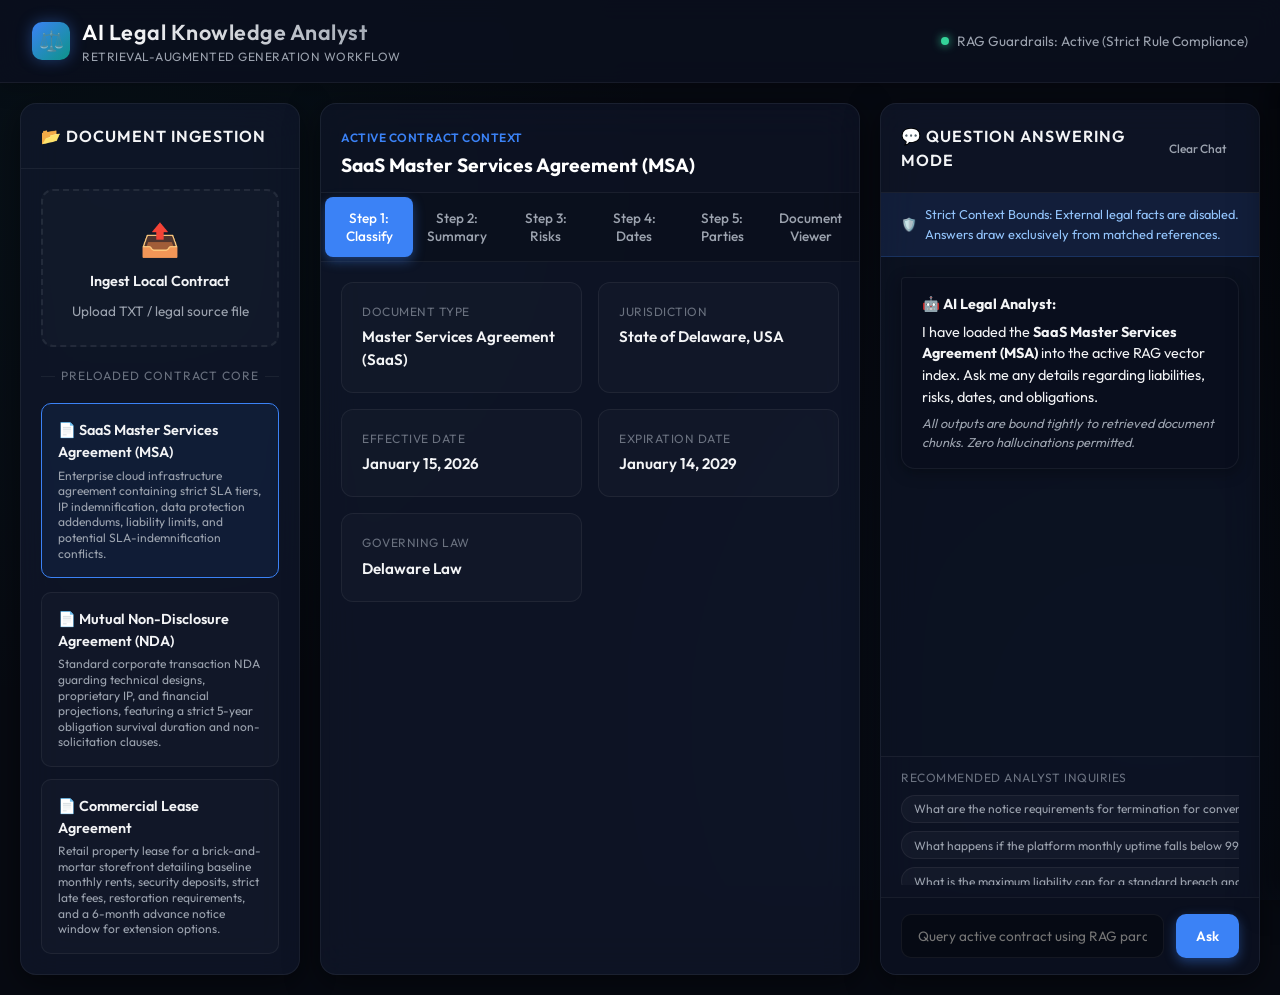
==== index.html @ 5364df5a "feat: implement AI Legal Knowledge Analyst RAG application and CLI" ====
<!DOCTYPE html>
<html lang="en">
<head>
  <meta charset="UTF-8">
  <meta name="viewport" content="width=device-width, initial-scale=1.0">
  <title>AI Legal Knowledge Analyst — Retrieval-Augmented Generation (RAG) System</title>
  
  <!-- Main Glassmorphic Stylesheet -->
  <link rel="stylesheet" href="style.css">
</head>
<body>

  <!-- Premium Application Header -->
  <header>
    <div class="brand-wrapper">
      <div class="logo-badge">⚖️</div>
      <div>
        <h1>AI Legal Knowledge Analyst</h1>
        <p style="font-size: 0.75rem; color: var(--text-secondary); letter-spacing: 0.5px; text-transform: uppercase;">Retrieval-Augmented Generation Workflow</p>
      </div>
    </div>
    
    <div class="header-status">
      <div class="pulse-dot"></div>
      <span>RAG Guardrails: Active (Strict Rule Compliance)</span>
    </div>
  </header>

  <!-- Main Multi-Column Workspace Grid -->
  <main class="app-container">

    <!-- COLUMN 1: ACTIVE DOCUMENT HUB -->
    <section class="section-panel" aria-labelledby="doc-hub-title">
      <div class="panel-header">
        <h2 id="doc-hub-title">📂 Document Ingestion</h2>
      </div>
      
      <div class="panel-content doc-hub-content">
        <!-- Interactive Drag & Drop / Click Uploader -->
        <label class="uploader-card" id="drop-zone">
          <span style="font-size: 2rem;">📤</span>
          <h3 style="font-size: 0.9rem; margin-top: 0.5rem; font-weight: 600;">Ingest Local Contract</h3>
          <p>Upload TXT / legal source file</p>
          <input type="file" id="file-input" accept=".txt">
        </label>
        
        <div class="divider">Preloaded Contract Core</div>
        
        <!-- Preloaded Contracts Selector List -->
        <div class="doc-list" id="preloaded-doc-list">
          <!-- Documents populated dynamically from documents.js -->
        </div>
      </div>
    </section>

    <!-- COLUMN 2: ANALYST PIPELINE DASHBOARD -->
    <section class="section-panel" aria-labelledby="dashboard-title" style="display: flex; flex-direction: column;">
      <!-- Active Document Identification Summary Header -->
      <div style="padding: 1.25rem 1.25rem 0.75rem 1.25rem; background: rgba(0,0,0,0.1); border-bottom: 1px solid var(--border-glass);">
        <span style="font-size: 0.75rem; text-transform: uppercase; color: var(--color-primary); font-weight: 600; letter-spacing: 0.5px;">Active Contract Context</span>
        <h2 id="active-document-title" style="font-size: 1.2rem; font-weight: 700; margin-top: 0.15rem; color: white;">SaaS Master Services Agreement (MSA)</h2>
      </div>

      <!-- Pipeline Step Tabs Menu -->
      <nav class="pipeline-tabs" aria-label="Pipeline Steps">
        <button class="tab-btn active" onclick="switchTab('classification')">Step 1: Classify</button>
        <button class="tab-btn" onclick="switchTab('summary')">Step 2: Summary</button>
        <button class="tab-btn" onclick="switchTab('risks')">Step 3: Risks</button>
        <button class="tab-btn" onclick="switchTab('dates')">Step 4: Dates</button>
        <button class="tab-btn" onclick="switchTab('stakeholders')">Step 5: Parties</button>
        <button class="tab-btn" onclick="switchTab('viewer')">Document Viewer</button>
      </nav>

      <div class="panel-content" style="flex: 1;">
        <!-- STEP 1: CLASSIFICATION TAB -->
        <div id="step-classification" class="pipeline-step-content active">
          <div class="classification-grid" id="classification-grid">
            <!-- Dynamic Classification Cards -->
          </div>
        </div>

        <!-- STEP 2: EXECUTIVE SUMMARY TAB -->
        <div id="step-summary" class="pipeline-step-content">
          <div class="summary-container" id="summary-bullets-container">
            <!-- Dynamic Summary Bullets -->
          </div>
        </div>

        <!-- STEP 3: RISK EXTRACTION DASHBOARD TAB -->
        <div id="step-risks" class="pipeline-step-content">
          <div class="risks-table-wrapper">
            <table class="risks-table">
              <thead>
                <tr>
                  <th>Risk Type</th>
                  <th>Description</th>
                  <th>Severity</th>
                  <th>Citation</th>
                </tr>
              </thead>
              <tbody id="risks-table-body">
                <!-- Dynamic Risk Rows -->
              </tbody>
            </table>
          </div>
        </div>

        <!-- STEP 4: IMPORTANT DATES EXTRACTION TAB -->
        <div id="step-dates" class="pipeline-step-content">
          <div class="timeline" id="timeline-container">
            <!-- Dynamic Milestones Timeline Nodes -->
          </div>
        </div>

        <!-- STEP 5: STAKEHOLDER EXTRACTION TAB -->
        <div id="step-stakeholders" class="pipeline-step-content">
          <div class="stakeholders-grid" id="stakeholders-grid">
            <!-- Dynamic Stakeholder Profile Cards -->
          </div>
        </div>

        <!-- STEP 6: DYNAMIC DOCUMENT VIEWER TAB -->
        <div id="step-viewer" class="pipeline-step-content">
          <div class="doc-viewer-container">
            <div class="viewer-header">
              <span id="viewer-doc-title">SaaS Master Services Agreement (MSA)</span>
              <span style="font-family: var(--font-mono); font-size: 0.75rem;" id="viewer-chunk-count">20 Chunks Loaded</span>
            </div>
            <div class="viewer-body" id="document-viewer-body">
              <!-- Full Chunks of Document Text Rendered Here with Section and Page Markers -->
            </div>
          </div>
        </div>
      </div>
    </section>

    <!-- COLUMN 3: STRICT RAG QA CHAT CONSOLE -->
    <section class="section-panel qa-panel" aria-labelledby="qa-title">
      <div class="panel-header">
        <h2 id="qa-title">💬 Question Answering Mode</h2>
        <button class="tab-btn" style="padding: 0.35rem 0.75rem; font-size: 0.75rem; flex: none;" onclick="clearChat()">Clear Chat</button>
      </div>

      <!-- Compliance alert bar -->
      <div class="chat-banner">
        <span>🛡️</span>
        <span>Strict Context Bounds: External legal facts are disabled. Answers draw exclusively from matched references.</span>
      </div>

      <!-- Conversation Feed -->
      <div class="chat-feed" id="chat-feed">
        <!-- Interactive messages rendered here -->
      </div>

      <!-- Quick Suggested Query Chips based on Document Context -->
      <div class="query-chips-container">
        <div class="chips-title">Recommended Analyst Inquiries</div>
        <div class="chips-wrapper" id="query-chips-wrapper">
          <!-- Populated Dynamically -->
        </div>
      </div>

      <!-- Chat input fields -->
      <form class="chat-input-bar" id="chat-form" onsubmit="handleChatSubmit(event)">
        <input type="text" id="chat-input" placeholder="Query active contract using RAG parameters..." autocomplete="off">
        <button type="submit" class="send-btn">Ask</button>
      </form>
    </section>

  </main>

  <!-- SLIDER DRAWERS: RAG CONTEXT INSPECTOR DRAWER -->
  <aside class="rag-inspector-drawer" id="rag-inspector" aria-label="RAG Retrieval Context Inspector">
    <div class="inspector-header">
      <h3>🔍 RAG Retrieval Drawer</h3>
      <button class="inspector-close" onclick="closeRAGInspector()" aria-label="Close Inspector">&times;</button>
    </div>
    
    <div class="inspector-body">
      <p class="inspector-intro">Below are the top-scoring indexed text chunks retrieved from the document database and fed into the QA context window. Scoring uses real-time local TF-IDF calculations.</p>
      <div id="inspector-chunks-container">
        <!-- Retrieved chunks filled dynamically -->
      </div>
    </div>
  </aside>

  <!-- DATA & UTILITY ENGINE SCRIPTS -->
  <script src="documents.js"></script>
  <script src="rag-engine.js"></script>
  <script src="app.js"></script>

</body>
</html>
---- style.css ----
/* IMPORT PREMIUM GOOGLE FONTS */
@import url('https://fonts.googleapis.com/css2?family=Outfit:wght@300;400;500;600;700&family=JetBrains+Mono:wght@400;500&display=swap');

/* GLOBAL CSS DESIGN SYSTEM TOKENS */
:root {
  --font-sans: 'Outfit', -apple-system, BlinkMacSystemFont, "Segoe UI", Roboto, sans-serif;
  --font-mono: 'JetBrains Mono', monospace;

  /* Premium Obsidian & Void Palette */
  --bg-dark: #070a12;
  --bg-card: rgba(17, 25, 46, 0.65);
  --bg-card-hover: rgba(26, 38, 69, 0.8);
  --border-glow: rgba(37, 99, 235, 0.15);
  --border-glass: rgba(255, 255, 255, 0.06);
  --text-primary: #f3f4f6;
  --text-secondary: #9ca3af;
  --text-muted: #6b7280;

  /* Accents */
  --color-primary: #3b82f6;
  --color-primary-glow: rgba(59, 130, 246, 0.4);
  --color-teal: #0d9488;
  --color-teal-glow: rgba(13, 148, 136, 0.3);
  
  /* Severity States */
  --low-bg: rgba(16, 185, 129, 0.1);
  --low-text: #34d399;
  --low-border: rgba(16, 185, 129, 0.3);
  
  --med-bg: rgba(245, 158, 11, 0.1);
  --med-text: #fbbf24;
  --med-border: rgba(245, 158, 11, 0.3);

  --high-bg: rgba(249, 115, 22, 0.1);
  --high-text: #fb923c;
  --high-border: rgba(249, 115, 22, 0.3);

  --crit-bg: rgba(239, 68, 68, 0.12);
  --crit-text: #f87171;
  --crit-border: rgba(239, 68, 68, 0.4);

  --shadow-main: 0 8px 32px 0 rgba(0, 0, 0, 0.5);
  --transition-fast: 0.2s cubic-bezier(0.4, 0, 0.2, 1);
  --transition-normal: 0.3s cubic-bezier(0.4, 0, 0.2, 1);
}

/* RESET STYLES */
* {
  box-sizing: border-box;
  margin: 0;
  padding: 0;
}

body {
  background-color: var(--bg-dark);
  background-image: 
    radial-gradient(circle at 10% 20%, rgba(13, 148, 136, 0.05) 0%, transparent 40%),
    radial-gradient(circle at 90% 80%, rgba(59, 130, 246, 0.05) 0%, transparent 45%);
  background-attachment: fixed;
  color: var(--text-primary);
  font-family: var(--font-sans);
  min-height: 100vh;
  display: flex;
  flex-direction: column;
  overflow-x: hidden;
  line-height: 1.5;
}

/* CUSTOM ULTRA-THIN SCROLLBARS */
::-webkit-scrollbar {
  width: 6px;
  height: 6px;
}
::-webkit-scrollbar-track {
  background: rgba(0, 0, 0, 0.1);
}
::-webkit-scrollbar-thumb {
  background: rgba(255, 255, 255, 0.1);
  border-radius: 3px;
}
::-webkit-scrollbar-thumb:hover {
  background: var(--color-primary);
}

/* APP HEADER LAYOUT */
header {
  background: rgba(10, 15, 30, 0.8);
  backdrop-filter: blur(12px);
  border-bottom: 1px solid var(--border-glass);
  padding: 1rem 2rem;
  display: flex;
  justify-content: space-between;
  align-items: center;
  position: sticky;
  top: 0;
  z-index: 100;
  box-shadow: 0 4px 20px rgba(0,0,0,0.25);
}

.brand-wrapper {
  display: flex;
  align-items: center;
  gap: 0.75rem;
}

.logo-badge {
  background: linear-gradient(135deg, var(--color-primary), var(--color-teal));
  width: 38px;
  height: 38px;
  border-radius: 10px;
  display: flex;
  align-items: center;
  justify-content: center;
  font-weight: 700;
  font-size: 1.25rem;
  color: white;
  box-shadow: 0 0 15px rgba(59, 130, 246, 0.4);
}

h1 {
  font-size: 1.35rem;
  font-weight: 600;
  letter-spacing: 0.5px;
  background: linear-gradient(to right, #ffffff, #9ca3af);
  -webkit-background-clip: text;
  -webkit-text-fill-color: transparent;
}

.header-status {
  display: flex;
  align-items: center;
  gap: 0.5rem;
  font-size: 0.85rem;
  color: var(--text-secondary);
}

.pulse-dot {
  width: 8px;
  height: 8px;
  background-color: var(--low-text);
  border-radius: 50%;
  box-shadow: 0 0 10px var(--low-text);
  animation: pulse 2s infinite;
}

@keyframes pulse {
  0% { transform: scale(0.9); opacity: 0.6; }
  50% { transform: scale(1.2); opacity: 1; box-shadow: 0 0 14px var(--low-text); }
  100% { transform: scale(0.9); opacity: 0.6; }
}

/* DUAL CONTAINER LAYOUT */
.app-container {
  flex: 1;
  display: grid;
  grid-template-columns: 320px 1fr 420px;
  gap: 1.25rem;
  padding: 1.25rem;
  height: calc(100vh - 72px);
  max-width: 1920px;
  margin: 0 auto;
  width: 100%;
}

@media (max-width: 1440px) {
  .app-container {
    grid-template-columns: 280px 1fr 380px;
  }
}

@media (max-width: 1200px) {
  .app-container {
    grid-template-columns: 1fr;
    height: auto;
    overflow-y: auto;
  }
}

/* SECTION CONTAINERS & CARDS */
.section-panel {
  background: var(--bg-card);
  backdrop-filter: blur(20px);
  border: 1px solid var(--border-glass);
  border-radius: 16px;
  display: flex;
  flex-direction: column;
  overflow: hidden;
  box-shadow: var(--shadow-main);
  transition: border-color var(--transition-normal);
}

.section-panel:hover {
  border-color: var(--border-glow);
}

.panel-header {
  padding: 1.25rem;
  border-bottom: 1px solid var(--border-glass);
  display: flex;
  justify-content: space-between;
  align-items: center;
}

.panel-header h2 {
  font-size: 1rem;
  font-weight: 600;
  text-transform: uppercase;
  letter-spacing: 1px;
  color: var(--text-primary);
  display: flex;
  align-items: center;
  gap: 0.5rem;
}

.panel-content {
  flex: 1;
  overflow-y: auto;
  padding: 1.25rem;
}

/* COLUMN 1: DOCUMENT HUB */
.doc-hub-content {
  display: flex;
  flex-direction: column;
  gap: 1.25rem;
}

.uploader-card {
  border: 2px dashed rgba(255,255,255,0.08);
  border-radius: 12px;
  padding: 1.5rem;
  text-align: center;
  cursor: pointer;
  background: rgba(255,255,255,0.02);
  transition: all var(--transition-fast);
}

.uploader-card:hover {
  border-color: var(--color-primary);
  background: rgba(59, 130, 246, 0.05);
}

.uploader-card p {
  font-size: 0.85rem;
  color: var(--text-secondary);
  margin-top: 0.5rem;
}

.uploader-card input[type="file"] {
  display: none;
}

.divider {
  display: flex;
  align-items: center;
  text-align: center;
  color: var(--text-muted);
  font-size: 0.75rem;
  text-transform: uppercase;
  letter-spacing: 1px;
}

.divider::before, .divider::after {
  content: '';
  flex: 1;
  border-bottom: 1px solid var(--border-glass);
}
.divider:not(:empty)::before { margin-right: .5em; }
.divider:not(:empty)::after { margin-left: .5em; }

.doc-list {
  display: flex;
  flex-direction: column;
  gap: 0.75rem;
}

.doc-item {
  background: rgba(255,255,255,0.02);
  border: 1px solid var(--border-glass);
  border-radius: 10px;
  padding: 1rem;
  cursor: pointer;
  transition: all var(--transition-fast);
}

.doc-item:hover, .doc-item.active {
  background: rgba(59, 130, 246, 0.08);
  border-color: var(--color-primary);
  transform: translateY(-2px);
}

.doc-item h3 {
  font-size: 0.9rem;
  font-weight: 600;
  color: var(--text-primary);
}

.doc-item p {
  font-size: 0.75rem;
  color: var(--text-secondary);
  margin-top: 0.25rem;
  line-height: 1.3;
}

/* COLUMN 2: ANALYST PIPELINE DASHBOARD */
.pipeline-tabs {
  display: flex;
  background: rgba(0,0,0,0.2);
  padding: 0.25rem;
  border-bottom: 1px solid var(--border-glass);
}

.tab-btn {
  flex: 1;
  background: none;
  border: none;
  color: var(--text-secondary);
  padding: 0.75rem;
  font-family: var(--font-sans);
  font-size: 0.85rem;
  font-weight: 500;
  cursor: pointer;
  border-radius: 8px;
  transition: all var(--transition-fast);
}

.tab-btn:hover {
  color: var(--text-primary);
  background: rgba(255,255,255,0.03);
}

.tab-btn.active {
  color: white;
  background: var(--color-primary);
  box-shadow: 0 4px 12px var(--color-primary-glow);
}

/* Pipeline Step Contents */
.pipeline-step-content {
  display: none;
  animation: fadeIn 0.4s ease-out forwards;
}

.pipeline-step-content.active {
  display: block;
}

@keyframes fadeIn {
  from { opacity: 0; transform: translateY(5px); }
  to { opacity: 1; transform: translateY(0); }
}

/* STEP 1: CLASSIFICATION VIEW */
.classification-grid {
  display: grid;
  grid-template-columns: repeat(auto-fit, minmax(200px, 1fr));
  gap: 1rem;
}

.class-card {
  background: rgba(255,255,255,0.02);
  border: 1px solid var(--border-glass);
  border-radius: 12px;
  padding: 1.25rem;
}

.class-label {
  font-size: 0.75rem;
  text-transform: uppercase;
  color: var(--text-muted);
  letter-spacing: 0.5px;
}

.class-value {
  font-size: 0.95rem;
  font-weight: 600;
  color: var(--text-primary);
  margin-top: 0.35rem;
}

/* STEP 2: SUMMARY VIEW */
.summary-container {
  display: flex;
  flex-direction: column;
  gap: 1rem;
}

.summary-bullet {
  background: rgba(255,255,255,0.02);
  border: 1px solid var(--border-glass);
  border-radius: 12px;
  padding: 1.25rem;
  display: flex;
  gap: 1rem;
  align-items: flex-start;
  transition: transform var(--transition-fast);
}

.summary-bullet:hover {
  transform: translateX(4px);
  border-color: var(--border-glow);
}

.bullet-number {
  background: rgba(59, 130, 246, 0.15);
  color: var(--color-primary);
  width: 24px;
  height: 24px;
  border-radius: 50%;
  display: flex;
  align-items: center;
  justify-content: center;
  font-size: 0.8rem;
  font-weight: 700;
  flex-shrink: 0;
}

.bullet-text {
  font-size: 0.9rem;
  color: var(--text-primary);
  line-height: 1.5;
  flex: 1;
}

.citation-badge {
  display: inline-flex;
  align-items: center;
  background: rgba(13, 148, 136, 0.15);
  color: #2dd4bf;
  border: 1px solid rgba(13, 148, 136, 0.3);
  padding: 0.15rem 0.5rem;
  border-radius: 6px;
  font-size: 0.75rem;
  font-family: var(--font-mono);
  font-weight: 500;
  cursor: pointer;
  margin-top: 0.5rem;
  align-self: flex-start;
  transition: all var(--transition-fast);
}

.citation-badge:hover {
  background: var(--color-teal);
  color: white;
  box-shadow: 0 0 10px var(--color-teal-glow);
}

/* STEP 3: RISKS TABLE */
.risks-table-wrapper {
  overflow-x: auto;
  border-radius: 12px;
  border: 1px solid var(--border-glass);
}

.risks-table {
  width: 100%;
  border-collapse: collapse;
  text-align: left;
  font-size: 0.85rem;
}

.risks-table th {
  background: rgba(0, 0, 0, 0.2);
  color: var(--text-secondary);
  font-weight: 500;
  text-transform: uppercase;
  font-size: 0.75rem;
  letter-spacing: 0.5px;
  padding: 1rem;
  border-bottom: 1px solid var(--border-glass);
}

.risks-table td {
  padding: 1rem;
  border-bottom: 1px solid var(--border-glass);
  vertical-align: top;
  line-height: 1.4;
}

.risks-table tr:last-child td {
  border-bottom: none;
}

.risks-table tr:hover {
  background: rgba(255, 255, 255, 0.01);
}

.sev-badge {
  display: inline-block;
  padding: 0.25rem 0.6rem;
  border-radius: 6px;
  font-weight: 600;
  font-size: 0.7rem;
  text-transform: uppercase;
}

.sev-low { background: var(--low-bg); color: var(--low-text); border: 1px solid var(--low-border); }
.sev-medium { background: var(--med-bg); color: var(--med-text); border: 1px solid var(--med-border); }
.sev-high { background: var(--high-bg); color: var(--high-text); border: 1px solid var(--high-border); }
.sev-critical { 
  background: var(--crit-bg); 
  color: var(--crit-text); 
  border: 1px solid var(--crit-border); 
  box-shadow: 0 0 8px rgba(239, 68, 68, 0.2);
  animation: glow-red 2s infinite alternate;
}

@keyframes glow-red {
  0% { box-shadow: 0 0 5px rgba(239, 68, 68, 0.2); }
  100% { box-shadow: 0 0 15px rgba(239, 68, 68, 0.4); }
}

/* STEP 4: DATE TIMELINE */
.timeline {
  position: relative;
  padding-left: 2rem;
}

.timeline::before {
  content: '';
  position: absolute;
  left: 5px;
  top: 5px;
  bottom: 5px;
  width: 2px;
  background: var(--border-glass);
}

.timeline-item {
  position: relative;
  margin-bottom: 2rem;
}

.timeline-item:last-child {
  margin-bottom: 0;
}

.timeline-node {
  position: absolute;
  left: -32px;
  top: 4px;
  width: 12px;
  height: 12px;
  border-radius: 50%;
  background: var(--color-primary);
  border: 3px solid var(--bg-dark);
  box-shadow: 0 0 8px var(--color-primary-glow);
}

.timeline-date {
  font-size: 0.85rem;
  font-weight: 600;
  color: var(--color-primary);
  font-family: var(--font-mono);
}

.timeline-event {
  font-size: 0.9rem;
  color: var(--text-primary);
  margin-top: 0.25rem;
  line-height: 1.4;
}

.timeline-ref {
  font-size: 0.75rem;
  color: var(--text-muted);
  margin-top: 0.35rem;
}

/* STEP 5: STAKEHOLDERS GRID */
.stakeholders-grid {
  display: grid;
  grid-template-columns: repeat(auto-fit, minmax(220px, 1fr));
  gap: 1rem;
}

.stakeholder-card {
  background: rgba(255,255,255,0.02);
  border: 1px solid var(--border-glass);
  border-radius: 12px;
  padding: 1.25rem;
  display: flex;
  flex-direction: column;
}

.st-header {
  display: flex;
  align-items: center;
  gap: 0.75rem;
  margin-bottom: 0.75rem;
}

.st-icon {
  background: rgba(13, 148, 136, 0.15);
  color: var(--color-teal);
  width: 32px;
  height: 32px;
  border-radius: 8px;
  display: flex;
  align-items: center;
  justify-content: center;
  font-weight: 600;
}

.st-name {
  font-size: 0.95rem;
  font-weight: 600;
  color: var(--text-primary);
}

.st-role {
  font-size: 0.75rem;
  text-transform: uppercase;
  color: var(--color-teal);
  font-weight: 600;
  letter-spacing: 0.5px;
}

.st-responsibilities {
  font-size: 0.8rem;
  color: var(--text-secondary);
  line-height: 1.4;
  margin-bottom: 0.75rem;
  flex: 1;
}

/* STEP 6: DYNAMIC DOCUMENT VIEWER */
.doc-viewer-container {
  display: flex;
  flex-direction: column;
  height: 480px;
}

.viewer-header {
  background: rgba(0,0,0,0.2);
  padding: 0.75rem 1rem;
  border-bottom: 1px solid var(--border-glass);
  display: flex;
  justify-content: space-between;
  align-items: center;
  font-size: 0.8rem;
}

.viewer-body {
  flex: 1;
  overflow-y: auto;
  padding: 1.25rem;
  background: rgba(0, 0, 0, 0.25);
  font-family: var(--font-sans);
  font-size: 0.9rem;
  line-height: 1.6;
}

.viewer-chunk {
  margin-bottom: 1.5rem;
  padding-bottom: 1.5rem;
  border-bottom: 1px solid rgba(255,255,255,0.03);
  transition: all var(--transition-normal);
  border-radius: 8px;
  padding: 1rem;
}

.viewer-chunk:last-child {
  border-bottom: none;
}

.chunk-meta {
  font-family: var(--font-mono);
  font-size: 0.75rem;
  color: var(--color-primary);
  margin-bottom: 0.5rem;
  font-weight: 600;
}

.chunk-text {
  color: #d1d5db;
}

.chunk-highlight {
  background: rgba(59, 130, 246, 0.25);
  border-left: 3px solid var(--color-primary);
  box-shadow: 0 0 15px rgba(59, 130, 246, 0.15);
  animation: flash-highlight 1.5s forwards;
}

@keyframes flash-highlight {
  0% { background: rgba(59, 130, 246, 0.5); }
  50% { background: rgba(13, 148, 136, 0.4); }
  100% { background: rgba(59, 130, 246, 0.2); }
}

/* COLUMN 3: STRICT RAG QA INTERFACE */
.qa-panel {
  display: flex;
  flex-direction: column;
  height: 100%;
}

.chat-banner {
  background: rgba(59, 130, 246, 0.1);
  border-bottom: 1px solid rgba(59, 130, 246, 0.2);
  padding: 0.75rem 1.25rem;
  font-size: 0.8rem;
  color: #93c5fd;
  display: flex;
  align-items: center;
  gap: 0.5rem;
}

.chat-feed {
  flex: 1;
  overflow-y: auto;
  padding: 1.25rem;
  display: flex;
  flex-direction: column;
  gap: 1.25rem;
  background: rgba(0, 0, 0, 0.15);
}

.chat-msg {
  display: flex;
  flex-direction: column;
  max-width: 90%;
  animation: slideUp 0.3s ease-out forwards;
}

@keyframes slideUp {
  from { opacity: 0; transform: translateY(10px); }
  to { opacity: 1; transform: translateY(0); }
}

.msg-user {
  align-self: flex-end;
}

.msg-user .bubble {
  background: linear-gradient(135deg, var(--color-primary), #1d4ed8);
  border: 1px solid rgba(255,255,255,0.1);
  color: white;
  border-top-right-radius: 4px;
}

.msg-analyst {
  align-self: flex-start;
  max-width: 100%;
}

.msg-analyst .bubble {
  background: rgba(10, 15, 30, 0.95);
  border: 1px solid var(--border-glass);
  color: var(--text-primary);
  border-top-left-radius: 4px;
  box-shadow: 0 4px 15px rgba(0,0,0,0.3);
}

.bubble {
  padding: 1rem 1.25rem;
  border-radius: 14px;
  font-size: 0.9rem;
  line-height: 1.5;
}

/* Strict RAG Response Elements styling */
.rag-section-title {
  font-weight: 600;
  text-transform: uppercase;
  font-size: 0.75rem;
  letter-spacing: 0.5px;
  color: var(--text-muted);
  margin-top: 0.75rem;
  margin-bottom: 0.25rem;
}

.rag-quote {
  font-style: italic;
  background: rgba(255,255,255,0.03);
  border-left: 2px solid var(--color-teal);
  padding: 0.5rem 0.75rem;
  margin: 0.35rem 0;
  font-size: 0.85rem;
  border-radius: 4px;
  color: var(--text-secondary);
}

.rag-citations-container {
  display: flex;
  flex-wrap: wrap;
  gap: 0.5rem;
  margin-top: 0.25rem;
}

.rag-meta-row {
  display: flex;
  align-items: center;
  justify-content: space-between;
  border-top: 1px solid var(--border-glass);
  margin-top: 0.75rem;
  padding-top: 0.75rem;
  font-size: 0.75rem;
}

.conf-pill {
  font-weight: 600;
  font-size: 0.7rem;
}

/* Conflict Alert */
.conflict-box {
  background: var(--crit-bg);
  border: 1px solid var(--crit-border);
  border-radius: 8px;
  padding: 0.85rem;
  margin-top: 0.75rem;
  color: var(--crit-text);
  font-size: 0.8rem;
}

.conflict-header {
  font-weight: 700;
  display: flex;
  align-items: center;
  gap: 0.4rem;
  margin-bottom: 0.25rem;
  text-transform: uppercase;
}

/* Missing Info Box */
.missing-box {
  background: var(--med-bg);
  border: 1px solid var(--med-border);
  border-radius: 8px;
  padding: 0.85rem;
  margin-top: 0.75rem;
  color: var(--med-text);
  font-size: 0.8rem;
}

.missing-header {
  font-weight: 700;
  margin-bottom: 0.25rem;
  text-transform: uppercase;
}

.missing-list {
  padding-left: 1rem;
  margin-top: 0.25rem;
}

/* Preset Query Chips */
.query-chips-container {
  padding: 0.75rem 1.25rem;
  background: rgba(0, 0, 0, 0.1);
  border-top: 1px solid var(--border-glass);
}

.chips-title {
  font-size: 0.75rem;
  color: var(--text-muted);
  text-transform: uppercase;
  letter-spacing: 0.5px;
  margin-bottom: 0.5rem;
}

.chips-wrapper {
  display: flex;
  flex-wrap: wrap;
  gap: 0.5rem;
  max-height: 90px;
  overflow-y: auto;
}

.chip-btn {
  background: rgba(255,255,255,0.03);
  border: 1px solid var(--border-glass);
  color: var(--text-secondary);
  padding: 0.35rem 0.75rem;
  border-radius: 20px;
  font-family: var(--font-sans);
  font-size: 0.75rem;
  cursor: pointer;
  white-space: nowrap;
  transition: all var(--transition-fast);
}

.chip-btn:hover {
  background: var(--color-primary-glow);
  color: white;
  border-color: var(--color-primary);
}

/* Interactive Input */
.chat-input-bar {
  padding: 1rem 1.25rem;
  border-top: 1px solid var(--border-glass);
  display: flex;
  gap: 0.75rem;
  background: rgba(10, 15, 30, 0.95);
}

.chat-input-bar input {
  flex: 1;
  background: rgba(0,0,0,0.3);
  border: 1px solid var(--border-glass);
  border-radius: 10px;
  padding: 0.75rem 1rem;
  color: white;
  font-family: var(--font-sans);
  font-size: 0.85rem;
  outline: none;
  transition: all var(--transition-fast);
}

.chat-input-bar input:focus {
  border-color: var(--color-primary);
  box-shadow: 0 0 10px rgba(59, 130, 246, 0.25);
}

.send-btn {
  background: var(--color-primary);
  color: white;
  border: none;
  border-radius: 10px;
  padding: 0 1.25rem;
  font-family: var(--font-sans);
  font-size: 0.85rem;
  font-weight: 600;
  cursor: pointer;
  transition: all var(--transition-fast);
  box-shadow: 0 4px 12px var(--color-primary-glow);
}

.send-btn:hover {
  background: #2563eb;
  transform: translateY(-1px);
}

/* RAG DEBUG DRAWER */
.rag-inspector-drawer {
  position: fixed;
  right: -360px;
  top: 72px;
  bottom: 0;
  width: 360px;
  background: rgba(8, 12, 24, 0.98);
  border-left: 1px solid var(--border-glass);
  z-index: 90;
  transition: right 0.3s cubic-bezier(0.4, 0, 0.2, 1);
  display: flex;
  flex-direction: column;
  box-shadow: -10px 0 30px rgba(0,0,0,0.5);
}

.rag-inspector-drawer.open {
  right: 0;
}

.inspector-header {
  padding: 1.25rem;
  border-bottom: 1px solid var(--border-glass);
  display: flex;
  justify-content: space-between;
  align-items: center;
}

.inspector-header h3 {
  font-size: 0.9rem;
  font-weight: 600;
  text-transform: uppercase;
  color: var(--color-teal);
  letter-spacing: 0.5px;
}

.inspector-close {
  background: none;
  border: none;
  color: var(--text-muted);
  cursor: pointer;
  font-size: 1.2rem;
}

.inspector-body {
  flex: 1;
  overflow-y: auto;
  padding: 1.25rem;
}

.inspector-intro {
  font-size: 0.75rem;
  color: var(--text-muted);
  margin-bottom: 1rem;
  line-height: 1.4;
}

.retrieved-chunk-card {
  background: rgba(255,255,255,0.02);
  border: 1px solid var(--border-glass);
  border-radius: 8px;
  padding: 0.85rem;
  margin-bottom: 1rem;
}

.chunk-card-meta {
  display: flex;
  justify-content: space-between;
  font-family: var(--font-mono);
  font-size: 0.7rem;
  color: var(--text-secondary);
  border-bottom: 1px solid rgba(255,255,255,0.05);
  padding-bottom: 0.35rem;
  margin-bottom: 0.5rem;
}

.score-badge {
  color: var(--color-teal);
  font-weight: 600;
}

.chunk-card-text {
  font-size: 0.78rem;
  color: var(--text-secondary);
  line-height: 1.4;
}
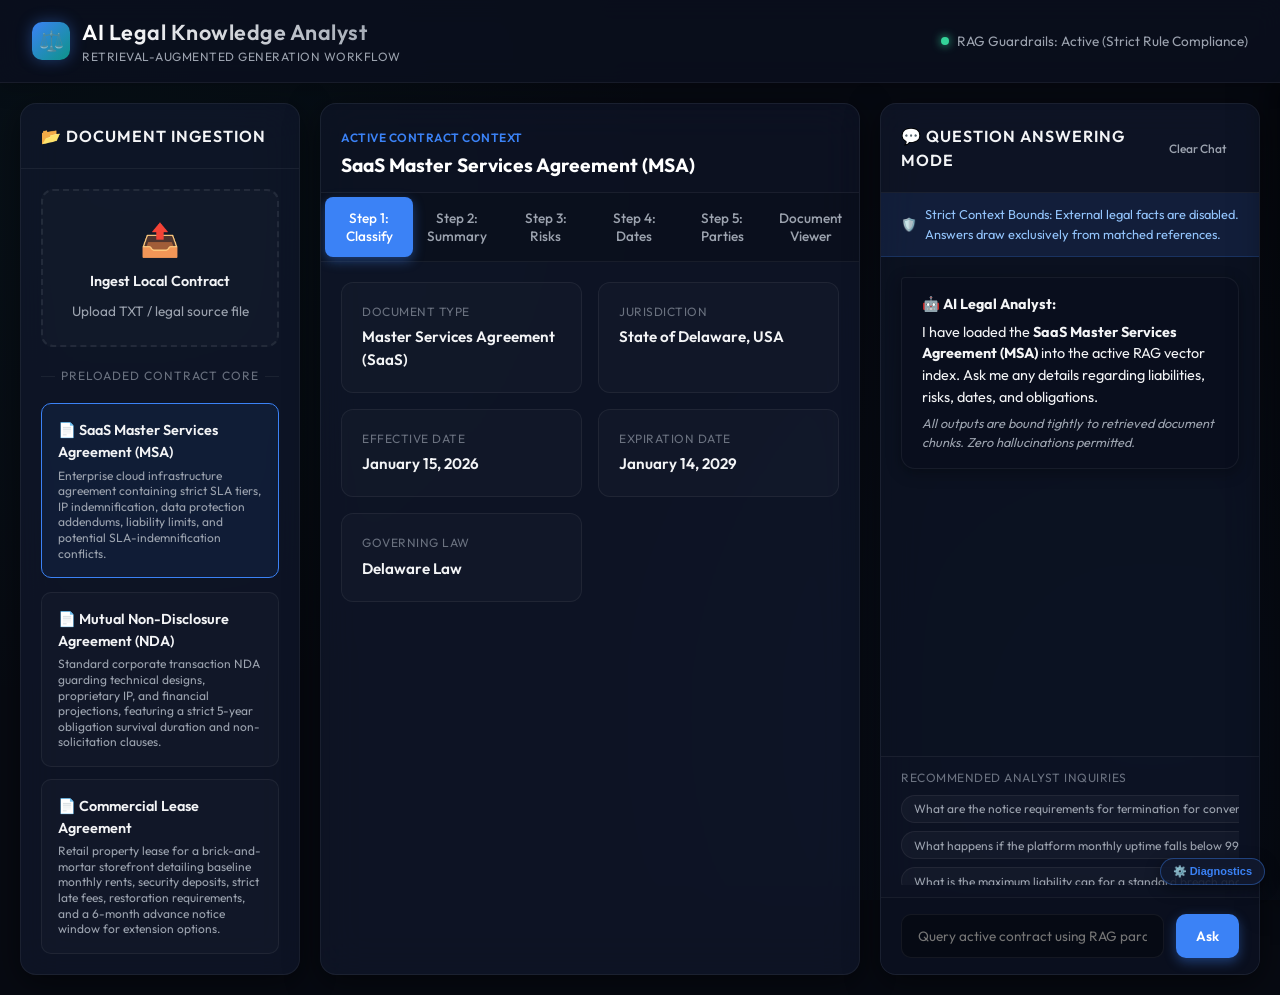
==== commit f7184acd: "docs: add visual diagnostic console monitor inside index.html" ====
--- a/index.html
+++ b/index.html
@@ -4,9 +4,1160 @@
   <meta charset="UTF-8">
   <meta name="viewport" content="width=device-width, initial-scale=1.0">
   <title>AI Legal Knowledge Analyst — Retrieval-Augmented Generation (RAG) System</title>
-  
-  <!-- Main Glassmorphic Stylesheet -->
-  <link rel="stylesheet" href="style.css">
+
+  <!-- DIAGNOSTIC MONITOR SHIELD -->
+  <script>
+    (function() {
+      const logs = [];
+      window.addEventListener('error', function(e) {
+        logError('Error: ' + e.message + ' at ' + e.filename + ':' + e.lineno + ':' + e.colno);
+      });
+      window.addEventListener('unhandledrejection', function(e) {
+        logError('Unhandled Promise Rejection: ' + e.reason);
+      });
+      
+      const originalLog = console.log;
+      const originalError = console.error;
+      const originalWarn = console.warn;
+      
+      console.log = function() {
+        originalLog.apply(console, arguments);
+        addLog('LOG', Array.from(arguments).join(' '));
+      };
+      console.error = function() {
+        originalError.apply(console, arguments);
+        addLog('ERROR', Array.from(arguments).join(' '));
+      };
+      console.warn = function() {
+        originalWarn.apply(console, arguments);
+        addLog('WARN', Array.from(arguments).join(' '));
+      };
+      
+      function addLog(type, msg) {
+        logs.push({ type, msg, time: new Date().toLocaleTimeString() });
+        updateConsole();
+      }
+      
+      function logError(msg) {
+        addLog('FATAL', msg);
+        showConsole();
+      }
+      
+      let consoleEl = null;
+      function ensureConsole() {
+        if (consoleEl) return consoleEl;
+        consoleEl = document.createElement('div');
+        consoleEl.id = 'diagnostic-console';
+        consoleEl.style.cssText = 'position:fixed; bottom:0; left:0; right:0; height:180px; background:rgba(7, 10, 18, 0.95); border-top:2px solid #ef4444; color:#f3f4f6; font-family:monospace; font-size:12px; z-index:10000; overflow-y:auto; padding:10px; box-shadow:0 -5px 25px rgba(0,0,0,0.8); display:none; flex-direction:column; gap:4px;';
+        
+        const header = document.createElement('div');
+        header.style.cssText = 'display:flex; justify-content:space-between; align-items:center; border-bottom:1px solid rgba(255,255,255,0.1); padding-bottom:6px; margin-bottom:6px; font-weight:bold; color:#ef4444;';
+        header.innerHTML = '<span>🛡️ AI Legal Analyst Diagnostic Monitor</span><span style="display:flex; gap:10px;"><button id="diag-clear" style="background:#374151; border:none; color:white; padding:2px 8px; border-radius:3px; cursor:pointer;">Clear</button><button id="diag-close" style="background:#ef4444; border:none; color:white; padding:2px 8px; border-radius:3px; cursor:pointer;">Minimize</button></span>';
+        
+        consoleEl.appendChild(header);
+        
+        const list = document.createElement('div');
+        list.id = 'diagnostic-log-list';
+        list.style.cssText = 'flex:1; overflow-y:auto; display:flex; flex-direction:column; gap:2px;';
+        consoleEl.appendChild(list);
+        
+        document.body.appendChild(consoleEl);
+        
+        document.getElementById('diag-close').onclick = function() {
+          consoleEl.style.display = 'none';
+          showMinimizer();
+        };
+        document.getElementById('diag-clear').onclick = function() {
+          list.innerHTML = '';
+          logs.length = 0;
+        };
+        return consoleEl;
+      }
+      
+      let minEl = null;
+      function showMinimizer() {
+        if (minEl) {
+          minEl.style.display = 'block';
+          return;
+        }
+        minEl = document.createElement('button');
+        minEl.id = 'diagnostic-minimizer';
+        minEl.style.cssText = 'position:fixed; bottom:15px; right:15px; background:rgba(17, 25, 46, 0.9); border:1px solid rgba(59, 130, 246, 0.4); color:#3b82f6; font-family:sans-serif; font-size:11px; font-weight:600; padding:6px 12px; border-radius:30px; cursor:pointer; z-index:9999; box-shadow:0 4px 15px rgba(0,0,0,0.4); display:flex; align-items:center; gap:6px;';
+        minEl.innerHTML = '<span>⚙️ Diagnostics</span>';
+        minEl.onclick = function() {
+          minEl.style.display = 'none';
+          ensureConsole().style.display = 'flex';
+        };
+        document.body.appendChild(minEl);
+      }
+      
+      function showConsole() {
+        const el = ensureConsole();
+        el.style.display = 'flex';
+        if (minEl) minEl.style.display = 'none';
+      }
+      
+      function updateConsole() {
+        if (!document.body) {
+          window.addEventListener('DOMContentLoaded', updateConsole);
+          return;
+        }
+        const el = ensureConsole();
+        const list = document.getElementById('diagnostic-log-list');
+        list.innerHTML = '';
+        logs.forEach(log => {
+          const item = document.createElement('div');
+          let color = '#3b82f6';
+          if (log.type === 'ERROR' || log.type === 'FATAL') color = '#ef4444';
+          else if (log.type === 'WARN') color = '#f59e0b';
+          item.innerHTML = `<span style="color:#6b7280; margin-right:6px;">[${log.time}]</span><span style="color:${color}; font-weight:bold; margin-right:6px;">[${log.type}]</span><span>${log.msg}</span>`;
+          list.appendChild(item);
+        });
+        list.scrollTop = list.scrollHeight;
+      }
+      
+      window.showDiagnostics = showConsole;
+      
+      // Check for common load failures
+      window.addEventListener('load', function() {
+        showMinimizer();
+        setTimeout(function() {
+          if (!window.PRELOADED_DOCUMENTS) {
+            console.error('Critical Database missing! PRELOADED_DOCUMENTS variable is undefined.');
+          }
+          if (!window.RAGEngine) {
+            console.error('Critical RAG Engine missing! RAGEngine class is undefined.');
+          }
+        }, 100);
+      });
+    })();
+  </script>
+
+  <!-- EMBEDDED HIGH-FIDELITY GLASSMORPHIC STYLESHEET -->
+  <style>
+    /* IMPORT PREMIUM GOOGLE FONTS */
+    @import url('https://fonts.googleapis.com/css2?family=Outfit:wght@300;400;500;600;700&family=JetBrains+Mono:wght@400;500&display=swap');
+
+    /* GLOBAL CSS DESIGN SYSTEM TOKENS */
+    :root {
+      --font-sans: 'Outfit', -apple-system, BlinkMacSystemFont, "Segoe UI", Roboto, sans-serif;
+      --font-mono: 'JetBrains Mono', monospace;
+
+      /* Premium Obsidian & Void Palette */
+      --bg-dark: #070a12;
+      --bg-card: rgba(17, 25, 46, 0.65);
+      --bg-card-hover: rgba(26, 38, 69, 0.8);
+      --border-glow: rgba(37, 99, 235, 0.15);
+      --border-glass: rgba(255, 255, 255, 0.06);
+      --text-primary: #f3f4f6;
+      --text-secondary: #9ca3af;
+      --text-muted: #6b7280;
+
+      /* Accents */
+      --color-primary: #3b82f6;
+      --color-primary-glow: rgba(59, 130, 246, 0.4);
+      --color-teal: #0d9488;
+      --color-teal-glow: rgba(13, 148, 136, 0.3);
+      
+      /* Severity States */
+      --low-bg: rgba(16, 185, 129, 0.1);
+      --low-text: #34d399;
+      --low-border: rgba(16, 185, 129, 0.3);
+      
+      --med-bg: rgba(245, 158, 11, 0.1);
+      --med-text: #fbbf24;
+      --med-border: rgba(245, 158, 11, 0.3);
+
+      --high-bg: rgba(249, 115, 22, 0.1);
+      --high-text: #fb923c;
+      --high-border: rgba(249, 115, 22, 0.3);
+
+      --crit-bg: rgba(239, 68, 68, 0.12);
+      --crit-text: #f87171;
+      --crit-border: rgba(239, 68, 68, 0.4);
+
+      --shadow-main: 0 8px 32px 0 rgba(0, 0, 0, 0.5);
+      --transition-fast: 0.2s cubic-bezier(0.4, 0, 0.2, 1);
+      --transition-normal: 0.3s cubic-bezier(0.4, 0, 0.2, 1);
+    }
+
+    /* RESET STYLES */
+    * {
+      box-sizing: border-box;
+      margin: 0;
+      padding: 0;
+    }
+
+    body {
+      background-color: var(--bg-dark);
+      background-image: 
+        radial-gradient(circle at 10% 20%, rgba(13, 148, 136, 0.05) 0%, transparent 40%),
+        radial-gradient(circle at 90% 80%, rgba(59, 130, 246, 0.05) 0%, transparent 45%);
+      background-attachment: fixed;
+      color: var(--text-primary);
+      font-family: var(--font-sans);
+      min-height: 100vh;
+      display: flex;
+      flex-direction: column;
+      overflow-x: hidden;
+      line-height: 1.5;
+    }
+
+    /* CUSTOM ULTRA-THIN SCROLLBARS */
+    ::-webkit-scrollbar {
+      width: 6px;
+      height: 6px;
+    }
+    ::-webkit-scrollbar-track {
+      background: rgba(0, 0, 0, 0.1);
+    }
+    ::-webkit-scrollbar-thumb {
+      background: rgba(255, 255, 255, 0.1);
+      border-radius: 3px;
+    }
+    ::-webkit-scrollbar-thumb:hover {
+      background: var(--color-primary);
+    }
+
+    /* APP HEADER LAYOUT */
+    header {
+      background: rgba(10, 15, 30, 0.8);
+      backdrop-filter: blur(12px);
+      border-bottom: 1px solid var(--border-glass);
+      padding: 1rem 2rem;
+      display: flex;
+      justify-content: space-between;
+      align-items: center;
+      position: sticky;
+      top: 0;
+      z-index: 100;
+      box-shadow: 0 4px 20px rgba(0,0,0,0.25);
+    }
+
+    .brand-wrapper {
+      display: flex;
+      align-items: center;
+      gap: 0.75rem;
+    }
+
+    .logo-badge {
+      background: linear-gradient(135deg, var(--color-primary), var(--color-teal));
+      width: 38px;
+      height: 38px;
+      border-radius: 10px;
+      display: flex;
+      align-items: center;
+      justify-content: center;
+      font-weight: 700;
+      font-size: 1.25rem;
+      color: white;
+      box-shadow: 0 0 15px rgba(59, 130, 246, 0.4);
+    }
+
+    h1 {
+      font-size: 1.35rem;
+      font-weight: 600;
+      letter-spacing: 0.5px;
+      background: linear-gradient(to right, #ffffff, #9ca3af);
+      -webkit-background-clip: text;
+      -webkit-text-fill-color: transparent;
+    }
+
+    .header-status {
+      display: flex;
+      align-items: center;
+      gap: 0.5rem;
+      font-size: 0.85rem;
+      color: var(--text-secondary);
+    }
+
+    .pulse-dot {
+      width: 8px;
+      height: 8px;
+      background-color: var(--low-text);
+      border-radius: 50%;
+      box-shadow: 0 0 10px var(--low-text);
+      animation: pulse 2s infinite;
+    }
+
+    @keyframes pulse {
+      0% { transform: scale(0.9); opacity: 0.6; }
+      50% { transform: scale(1.2); opacity: 1; box-shadow: 0 0 14px var(--low-text); }
+      100% { transform: scale(0.9); opacity: 0.6; }
+    }
+
+    /* DUAL CONTAINER LAYOUT */
+    .app-container {
+      flex: 1;
+      display: grid;
+      grid-template-columns: 320px 1fr 420px;
+      gap: 1.25rem;
+      padding: 1.25rem;
+      height: calc(100vh - 72px);
+      max-width: 1920px;
+      margin: 0 auto;
+      width: 100%;
+    }
+
+    @media (max-width: 1440px) {
+      .app-container {
+        grid-template-columns: 280px 1fr 380px;
+      }
+    }
+
+    @media (max-width: 1200px) {
+      .app-container {
+        grid-template-columns: 1fr;
+        height: auto;
+        overflow-y: auto;
+      }
+    }
+
+    /* SECTION CONTAINERS & CARDS */
+    .section-panel {
+      background: var(--bg-card);
+      backdrop-filter: blur(20px);
+      border: 1px solid var(--border-glass);
+      border-radius: 16px;
+      display: flex;
+      flex-direction: column;
+      overflow: hidden;
+      box-shadow: var(--shadow-main);
+      transition: border-color var(--transition-normal);
+    }
+
+    .section-panel:hover {
+      border-color: var(--border-glow);
+    }
+
+    .panel-header {
+      padding: 1.25rem;
+      border-bottom: 1px solid var(--border-glass);
+      display: flex;
+      justify-content: space-between;
+      align-items: center;
+    }
+
+    .panel-header h2 {
+      font-size: 1rem;
+      font-weight: 600;
+      text-transform: uppercase;
+      letter-spacing: 1px;
+      color: var(--text-primary);
+      display: flex;
+      align-items: center;
+      gap: 0.5rem;
+    }
+
+    .panel-content {
+      flex: 1;
+      overflow-y: auto;
+      padding: 1.25rem;
+    }
+
+    /* COLUMN 1: DOCUMENT HUB */
+    .doc-hub-content {
+      display: flex;
+      flex-direction: column;
+      gap: 1.25rem;
+    }
+
+    .uploader-card {
+      border: 2px dashed rgba(255,255,255,0.08);
+      border-radius: 12px;
+      padding: 1.5rem;
+      text-align: center;
+      cursor: pointer;
+      background: rgba(255,255,255,0.02);
+      transition: all var(--transition-fast);
+    }
+
+    .uploader-card:hover {
+      border-color: var(--color-primary);
+      background: rgba(59, 130, 246, 0.05);
+    }
+
+    .uploader-card p {
+      font-size: 0.85rem;
+      color: var(--text-secondary);
+      margin-top: 0.5rem;
+    }
+
+    .uploader-card input[type="file"] {
+      display: none;
+    }
+
+    .divider {
+      display: flex;
+      align-items: center;
+      text-align: center;
+      color: var(--text-muted);
+      font-size: 0.75rem;
+      text-transform: uppercase;
+      letter-spacing: 1px;
+    }
+
+    .divider::before, .divider::after {
+      content: '';
+      flex: 1;
+      border-bottom: 1px solid var(--border-glass);
+    }
+    .divider:not(:empty)::before { margin-right: .5em; }
+    .divider:not(:empty)::after { margin-left: .5em; }
+
+    .doc-list {
+      display: flex;
+      flex-direction: column;
+      gap: 0.75rem;
+    }
+
+    .doc-item {
+      background: rgba(255,255,255,0.02);
+      border: 1px solid var(--border-glass);
+      border-radius: 10px;
+      padding: 1rem;
+      cursor: pointer;
+      transition: all var(--transition-fast);
+    }
+
+    .doc-item:hover, .doc-item.active {
+      background: rgba(59, 130, 246, 0.08);
+      border-color: var(--color-primary);
+      transform: translateY(-2px);
+    }
+
+    .doc-item h3 {
+      font-size: 0.9rem;
+      font-weight: 600;
+      color: var(--text-primary);
+    }
+
+    .doc-item p {
+      font-size: 0.75rem;
+      color: var(--text-secondary);
+      margin-top: 0.25rem;
+      line-height: 1.3;
+    }
+
+    /* COLUMN 2: ANALYST PIPELINE DASHBOARD */
+    .pipeline-tabs {
+      display: flex;
+      background: rgba(0,0,0,0.2);
+      padding: 0.25rem;
+      border-bottom: 1px solid var(--border-glass);
+    }
+
+    .tab-btn {
+      flex: 1;
+      background: none;
+      border: none;
+      color: var(--text-secondary);
+      padding: 0.75rem;
+      font-family: var(--font-sans);
+      font-size: 0.85rem;
+      font-weight: 500;
+      cursor: pointer;
+      border-radius: 8px;
+      transition: all var(--transition-fast);
+    }
+
+    .tab-btn:hover {
+      color: var(--text-primary);
+      background: rgba(255,255,255,0.03);
+    }
+
+    .tab-btn.active {
+      color: white;
+      background: var(--color-primary);
+      box-shadow: 0 4px 12px var(--color-primary-glow);
+    }
+
+    /* Pipeline Step Contents */
+    .pipeline-step-content {
+      display: none;
+      animation: fadeIn 0.4s ease-out forwards;
+    }
+
+    .pipeline-step-content.active {
+      display: block;
+    }
+
+    @keyframes fadeIn {
+      from { opacity: 0; transform: translateY(5px); }
+      to { opacity: 1; transform: translateY(0); }
+    }
+
+    /* STEP 1: CLASSIFICATION VIEW */
+    .classification-grid {
+      display: grid;
+      grid-template-columns: repeat(auto-fit, minmax(200px, 1fr));
+      gap: 1rem;
+    }
+
+    .class-card {
+      background: rgba(255,255,255,0.02);
+      border: 1px solid var(--border-glass);
+      border-radius: 12px;
+      padding: 1.25rem;
+    }
+
+    .class-label {
+      font-size: 0.75rem;
+      text-transform: uppercase;
+      color: var(--text-muted);
+      letter-spacing: 0.5px;
+    }
+
+    .class-value {
+      font-size: 0.95rem;
+      font-weight: 600;
+      color: var(--text-primary);
+      margin-top: 0.35rem;
+    }
+
+    /* STEP 2: SUMMARY VIEW */
+    .summary-container {
+      display: flex;
+      flex-direction: column;
+      gap: 1rem;
+    }
+
+    .summary-bullet {
+      background: rgba(255,255,255,0.02);
+      border: 1px solid var(--border-glass);
+      border-radius: 12px;
+      padding: 1.25rem;
+      display: flex;
+      gap: 1rem;
+      align-items: flex-start;
+      transition: transform var(--transition-fast);
+    }
+
+    .summary-bullet:hover {
+      transform: translateX(4px);
+      border-color: var(--border-glow);
+    }
+
+    .bullet-number {
+      background: rgba(59, 130, 246, 0.15);
+      color: var(--color-primary);
+      width: 24px;
+      height: 24px;
+      border-radius: 50%;
+      display: flex;
+      align-items: center;
+      justify-content: center;
+      font-size: 0.8rem;
+      font-weight: 700;
+      flex-shrink: 0;
+    }
+
+    .bullet-text {
+      font-size: 0.9rem;
+      color: var(--text-primary);
+      line-height: 1.5;
+      flex: 1;
+    }
+
+    .citation-badge {
+      display: inline-flex;
+      align-items: center;
+      background: rgba(13, 148, 136, 0.15);
+      color: #2dd4bf;
+      border: 1px solid rgba(13, 148, 136, 0.3);
+      padding: 0.15rem 0.5rem;
+      border-radius: 6px;
+      font-size: 0.75rem;
+      font-family: var(--font-mono);
+      font-weight: 500;
+      cursor: pointer;
+      margin-top: 0.5rem;
+      align-self: flex-start;
+      transition: all var(--transition-fast);
+    }
+
+    .citation-badge:hover {
+      background: var(--color-teal);
+      color: white;
+      box-shadow: 0 0 10px var(--color-teal-glow);
+    }
+
+    /* STEP 3: RISKS TABLE */
+    .risks-table-wrapper {
+      overflow-x: auto;
+      border-radius: 12px;
+      border: 1px solid var(--border-glass);
+    }
+
+    .risks-table {
+      width: 100%;
+      border-collapse: collapse;
+      text-align: left;
+      font-size: 0.85rem;
+    }
+
+    .risks-table th {
+      background: rgba(0, 0, 0, 0.2);
+      color: var(--text-secondary);
+      font-weight: 500;
+      text-transform: uppercase;
+      font-size: 0.75rem;
+      letter-spacing: 0.5px;
+      padding: 1rem;
+      border-bottom: 1px solid var(--border-glass);
+    }
+
+    .risks-table td {
+      padding: 1rem;
+      border-bottom: 1px solid var(--border-glass);
+      vertical-align: top;
+      line-height: 1.4;
+    }
+
+    .risks-table tr:last-child td {
+      border-bottom: none;
+    }
+
+    .risks-table tr:hover {
+      background: rgba(255, 255, 255, 0.01);
+    }
+
+    .sev-badge {
+      display: inline-block;
+      padding: 0.25rem 0.6rem;
+      border-radius: 6px;
+      font-weight: 600;
+      font-size: 0.7rem;
+      text-transform: uppercase;
+    }
+
+    .sev-low { background: var(--low-bg); color: var(--low-text); border: 1px solid var(--low-border); }
+    .sev-medium { background: var(--med-bg); color: var(--med-text); border: 1px solid var(--med-border); }
+    .sev-high { background: var(--high-bg); color: var(--high-text); border: 1px solid var(--high-border); }
+    .sev-critical { 
+      background: var(--crit-bg); 
+      color: var(--crit-text); 
+      border: 1px solid var(--crit-border); 
+      box-shadow: 0 0 8px rgba(239, 68, 68, 0.2);
+      animation: glow-red 2s infinite alternate;
+    }
+
+    @keyframes glow-red {
+      0% { box-shadow: 0 0 5px rgba(239, 68, 68, 0.2); }
+      100% { box-shadow: 0 0 15px rgba(239, 68, 68, 0.4); }
+    }
+
+    /* STEP 4: DATE TIMELINE */
+    .timeline {
+      position: relative;
+      padding-left: 2rem;
+    }
+
+    .timeline::before {
+      content: '';
+      position: absolute;
+      left: 5px;
+      top: 5px;
+      bottom: 5px;
+      width: 2px;
+      background: var(--border-glass);
+    }
+
+    .timeline-item {
+      position: relative;
+      margin-bottom: 2rem;
+    }
+
+    .timeline-item:last-child {
+      margin-bottom: 0;
+    }
+
+    .timeline-node {
+      position: absolute;
+      left: -32px;
+      top: 4px;
+      width: 12px;
+      height: 12px;
+      border-radius: 50%;
+      background: var(--color-primary);
+      border: 3px solid var(--bg-dark);
+      box-shadow: 0 0 8px var(--color-primary-glow);
+    }
+
+    .timeline-date {
+      font-size: 0.85rem;
+      font-weight: 600;
+      color: var(--color-primary);
+      font-family: var(--font-mono);
+    }
+
+    .timeline-event {
+      font-size: 0.9rem;
+      color: var(--text-primary);
+      margin-top: 0.25rem;
+      line-height: 1.4;
+    }
+
+    .timeline-ref {
+      font-size: 0.75rem;
+      color: var(--text-muted);
+      margin-top: 0.35rem;
+    }
+
+    /* STEP 5: STAKEHOLDERS GRID */
+    .stakeholders-grid {
+      display: grid;
+      grid-template-columns: repeat(auto-fit, minmax(220px, 1fr));
+      gap: 1rem;
+    }
+
+    .stakeholder-card {
+      background: rgba(255,255,255,0.02);
+      border: 1px solid var(--border-glass);
+      border-radius: 12px;
+      padding: 1.25rem;
+      display: flex;
+      flex-direction: column;
+    }
+
+    .st-header {
+      display: flex;
+      align-items: center;
+      gap: 0.75rem;
+      margin-bottom: 0.75rem;
+    }
+
+    .st-icon {
+      background: rgba(13, 148, 136, 0.15);
+      color: var(--color-teal);
+      width: 32px;
+      height: 32px;
+      border-radius: 8px;
+      display: flex;
+      align-items: center;
+      justify-content: center;
+      font-weight: 600;
+    }
+
+    .st-name {
+      font-size: 0.95rem;
+      font-weight: 600;
+      color: var(--text-primary);
+    }
+
+    .st-role {
+      font-size: 0.75rem;
+      text-transform: uppercase;
+      color: var(--color-teal);
+      font-weight: 600;
+      letter-spacing: 0.5px;
+    }
+
+    .st-responsibilities {
+      font-size: 0.8rem;
+      color: var(--text-secondary);
+      line-height: 1.4;
+      margin-bottom: 0.75rem;
+      flex: 1;
+    }
+
+    /* STEP 6: DYNAMIC DOCUMENT VIEWER */
+    .doc-viewer-container {
+      display: flex;
+      flex-direction: column;
+      height: 480px;
+    }
+
+    .viewer-header {
+      background: rgba(0,0,0,0.2);
+      padding: 0.75rem 1rem;
+      border-bottom: 1px solid var(--border-glass);
+      display: flex;
+      justify-content: space-between;
+      align-items: center;
+      font-size: 0.8rem;
+    }
+
+    .viewer-body {
+      flex: 1;
+      overflow-y: auto;
+      padding: 1.25rem;
+      background: rgba(0, 0, 0, 0.25);
+      font-family: var(--font-sans);
+      font-size: 0.9rem;
+      line-height: 1.6;
+    }
+
+    .viewer-chunk {
+      margin-bottom: 1.5rem;
+      padding-bottom: 1.5rem;
+      border-bottom: 1px solid rgba(255,255,255,0.03);
+      transition: all var(--transition-normal);
+      border-radius: 8px;
+      padding: 1rem;
+    }
+
+    .viewer-chunk:last-child {
+      border-bottom: none;
+    }
+
+    .chunk-meta {
+      font-family: var(--font-mono);
+      font-size: 0.75rem;
+      color: var(--color-primary);
+      margin-bottom: 0.5rem;
+      font-weight: 600;
+    }
+
+    .chunk-text {
+      color: #d1d5db;
+    }
+
+    .chunk-highlight {
+      background: rgba(59, 130, 246, 0.25);
+      border-left: 3px solid var(--color-primary);
+      box-shadow: 0 0 15px rgba(59, 130, 246, 0.15);
+      animation: flash-highlight 1.5s forwards;
+    }
+
+    @keyframes flash-highlight {
+      0% { background: rgba(59, 130, 246, 0.5); }
+      50% { background: rgba(13, 148, 136, 0.4); }
+      100% { background: rgba(59, 130, 246, 0.2); }
+    }
+
+    /* COLUMN 3: STRICT RAG QA INTERFACE */
+    .qa-panel {
+      display: flex;
+      flex-direction: column;
+      height: 100%;
+    }
+
+    .chat-banner {
+      background: rgba(59, 130, 246, 0.1);
+      border-bottom: 1px solid rgba(59, 130, 246, 0.2);
+      padding: 0.75rem 1.25rem;
+      font-size: 0.8rem;
+      color: #93c5fd;
+      display: flex;
+      align-items: center;
+      gap: 0.5rem;
+    }
+
+    .chat-feed {
+      flex: 1;
+      overflow-y: auto;
+      padding: 1.25rem;
+      display: flex;
+      flex-direction: column;
+      gap: 1.25rem;
+      background: rgba(0, 0, 0, 0.15);
+    }
+
+    .chat-msg {
+      display: flex;
+      flex-direction: column;
+      max-width: 90%;
+      animation: slideUp 0.3s ease-out forwards;
+    }
+
+    @keyframes slideUp {
+      from { opacity: 0; transform: translateY(10px); }
+      to { opacity: 1; transform: translateY(0); }
+    }
+
+    .msg-user {
+      align-self: flex-end;
+    }
+
+    .msg-user .bubble {
+      background: linear-gradient(135deg, var(--color-primary), #1d4ed8);
+      border: 1px solid rgba(255,255,255,0.1);
+      color: white;
+      border-top-right-radius: 4px;
+    }
+
+    .msg-analyst {
+      align-self: flex-start;
+      max-width: 100%;
+    }
+
+    .msg-analyst .bubble {
+      background: rgba(10, 15, 30, 0.95);
+      border: 1px solid var(--border-glass);
+      color: var(--text-primary);
+      border-top-left-radius: 4px;
+      box-shadow: 0 4px 15px rgba(0,0,0,0.3);
+    }
+
+    .bubble {
+      padding: 1rem 1.25rem;
+      border-radius: 14px;
+      font-size: 0.9rem;
+      line-height: 1.5;
+    }
+
+    /* Strict RAG Response Elements styling */
+    .rag-section-title {
+      font-weight: 600;
+      text-transform: uppercase;
+      font-size: 0.75rem;
+      letter-spacing: 0.5px;
+      color: var(--text-muted);
+      margin-top: 0.75rem;
+      margin-bottom: 0.25rem;
+    }
+
+    .rag-quote {
+      font-style: italic;
+      background: rgba(255,255,255,0.03);
+      border-left: 2px solid var(--color-teal);
+      padding: 0.5rem 0.75rem;
+      margin: 0.35rem 0;
+      font-size: 0.85rem;
+      border-radius: 4px;
+      color: var(--text-secondary);
+    }
+
+    .rag-citations-container {
+      display: flex;
+      flex-wrap: wrap;
+      gap: 0.5rem;
+      margin-top: 0.25rem;
+    }
+
+    .rag-meta-row {
+      display: flex;
+      align-items: center;
+      justify-content: space-between;
+      border-top: 1px solid var(--border-glass);
+      margin-top: 0.75rem;
+      padding-top: 0.75rem;
+      font-size: 0.75rem;
+    }
+
+    .conf-pill {
+      font-weight: 600;
+      font-size: 0.7rem;
+    }
+
+    /* Conflict Alert */
+    .conflict-box {
+      background: var(--crit-bg);
+      border: 1px solid var(--crit-border);
+      border-radius: 8px;
+      padding: 0.85rem;
+      margin-top: 0.75rem;
+      color: var(--crit-text);
+      font-size: 0.8rem;
+    }
+
+    .conflict-header {
+      font-weight: 700;
+      display: flex;
+      align-items: center;
+      gap: 0.4rem;
+      margin-bottom: 0.25rem;
+      text-transform: uppercase;
+    }
+
+    /* Missing Info Box */
+    .missing-box {
+      background: var(--med-bg);
+      border: 1px solid var(--med-border);
+      border-radius: 8px;
+      padding: 0.85rem;
+      margin-top: 0.75rem;
+      color: var(--med-text);
+      font-size: 0.8rem;
+    }
+
+    .missing-header {
+      font-weight: 700;
+      margin-bottom: 0.25rem;
+      text-transform: uppercase;
+    }
+
+    .missing-list {
+      padding-left: 1rem;
+      margin-top: 0.25rem;
+    }
+
+    /* Preset Query Chips */
+    .query-chips-container {
+      padding: 0.75rem 1.25rem;
+      background: rgba(0, 0, 0, 0.1);
+      border-top: 1px solid var(--border-glass);
+    }
+
+    .chips-title {
+      font-size: 0.75rem;
+      color: var(--text-muted);
+      text-transform: uppercase;
+      letter-spacing: 0.5px;
+      margin-bottom: 0.5rem;
+    }
+
+    .chips-wrapper {
+      display: flex;
+      flex-wrap: wrap;
+      gap: 0.5rem;
+      max-height: 90px;
+      overflow-y: auto;
+    }
+
+    .chip-btn {
+      background: rgba(255,255,255,0.03);
+      border: 1px solid var(--border-glass);
+      color: var(--text-secondary);
+      padding: 0.35rem 0.75rem;
+      border-radius: 20px;
+      font-family: var(--font-sans);
+      font-size: 0.75rem;
+      cursor: pointer;
+      white-space: nowrap;
+      transition: all var(--transition-fast);
+    }
+
+    .chip-btn:hover {
+      background: var(--color-primary-glow);
+      color: white;
+      border-color: var(--color-primary);
+    }
+
+    /* Interactive Input */
+    .chat-input-bar {
+      padding: 1rem 1.25rem;
+      border-top: 1px solid var(--border-glass);
+      display: flex;
+      gap: 0.75rem;
+      background: rgba(10, 15, 30, 0.95);
+    }
+
+    .chat-input-bar input {
+      flex: 1;
+      background: rgba(0,0,0,0.3);
+      border: 1px solid var(--border-glass);
+      border-radius: 10px;
+      padding: 0.75rem 1rem;
+      color: white;
+      font-family: var(--font-sans);
+      font-size: 0.85rem;
+      outline: none;
+      transition: all var(--transition-fast);
+    }
+
+    .chat-input-bar input:focus {
+      border-color: var(--color-primary);
+      box-shadow: 0 0 10px rgba(59, 130, 246, 0.25);
+    }
+
+    .send-btn {
+      background: var(--color-primary);
+      color: white;
+      border: none;
+      border-radius: 10px;
+      padding: 0 1.25rem;
+      font-family: var(--font-sans);
+      font-size: 0.85rem;
+      font-weight: 600;
+      cursor: pointer;
+      transition: all var(--transition-fast);
+      box-shadow: 0 4px 12px var(--color-primary-glow);
+    }
+
+    .send-btn:hover {
+      background: #2563eb;
+      transform: translateY(-1px);
+    }
+
+    /* RAG DEBUG DRAWER */
+    .rag-inspector-drawer {
+      position: fixed;
+      right: -360px;
+      top: 72px;
+      bottom: 0;
+      width: 360px;
+      background: rgba(8, 12, 24, 0.98);
+      border-left: 1px solid var(--border-glass);
+      z-index: 90;
+      transition: right 0.3s cubic-bezier(0.4, 0, 0.2, 1);
+      display: flex;
+      flex-direction: column;
+      box-shadow: -10px 0 30px rgba(0,0,0,0.5);
+    }
+
+    .rag-inspector-drawer.open {
+      right: 0;
+    }
+
+    .inspector-header {
+      padding: 1.25rem;
+      border-bottom: 1px solid var(--border-glass);
+      display: flex;
+      justify-content: space-between;
+      align-items: center;
+    }
+
+    .inspector-header h3 {
+      font-size: 0.9rem;
+      font-weight: 600;
+      text-transform: uppercase;
+      color: var(--color-teal);
+      letter-spacing: 0.5px;
+    }
+
+    .inspector-close {
+      background: none;
+      border: none;
+      color: var(--text-muted);
+      cursor: pointer;
+      font-size: 1.2rem;
+    }
+
+    .inspector-body {
+      flex: 1;
+      overflow-y: auto;
+      padding: 1.25rem;
+    }
+
+    .inspector-intro {
+      font-size: 0.75rem;
+      color: var(--text-muted);
+      margin-bottom: 1rem;
+      line-height: 1.4;
+    }
+
+    .retrieved-chunk-card {
+      background: rgba(255,255,255,0.02);
+      border: 1px solid var(--border-glass);
+      border-radius: 8px;
+      padding: 0.85rem;
+      margin-bottom: 1rem;
+    }
+
+    .chunk-card-meta {
+      display: flex;
+      justify-content: space-between;
+      font-family: var(--font-mono);
+      font-size: 0.7rem;
+      color: var(--text-secondary);
+      border-bottom: 1px solid rgba(255,255,255,0.05);
+      padding-bottom: 0.35rem;
+      margin-bottom: 0.5rem;
+    }
+
+    .score-badge {
+      color: var(--color-teal);
+      font-weight: 600;
+    }
+
+    .chunk-card-text {
+      font-size: 0.78rem;
+      color: var(--text-secondary);
+      line-height: 1.4;
+    }
+  </style>
 </head>
 <body>
 
@@ -55,7 +1206,6 @@
 
     <!-- COLUMN 2: ANALYST PIPELINE DASHBOARD -->
     <section class="section-panel" aria-labelledby="dashboard-title" style="display: flex; flex-direction: column;">
-      <!-- Active Document Identification Summary Header -->
       <div style="padding: 1.25rem 1.25rem 0.75rem 1.25rem; background: rgba(0,0,0,0.1); border-bottom: 1px solid var(--border-glass);">
         <span style="font-size: 0.75rem; text-transform: uppercase; color: var(--color-primary); font-weight: 600; letter-spacing: 0.5px;">Active Contract Context</span>
         <h2 id="active-document-title" style="font-size: 1.2rem; font-weight: 700; margin-top: 0.15rem; color: white;">SaaS Master Services Agreement (MSA)</h2>
@@ -184,10 +1334,1747 @@
     </div>
   </aside>
 
-  <!-- DATA & UTILITY ENGINE SCRIPTS -->
-  <script src="documents.js"></script>
-  <script src="rag-engine.js"></script>
-  <script src="app.js"></script>
+  <!-- ====================================================================== -->
+  <!-- EMBEDDED PRELOADED DOCUMENTS DATABASE (From documents.js) -->
+  <script>
+    // Copy the entire PRELOADED_DOCUMENTS const from documents.js
+    const PRELOADED_DOCUMENTS = [
+      {
+        id: "saas_msa",
+        title: "SaaS Master Services Agreement (MSA)",
+        description: "Enterprise cloud infrastructure agreement containing strict SLA tiers, IP indemnification, data protection addendums, liability limits, and potential SLA-indemnification conflicts.",
+        classification: {
+          "document_type": "Master Services Agreement (SaaS)",
+          "jurisdiction": "State of Delaware, USA",
+          "effective_date": "January 15, 2026",
+          "expiration_date": "January 14, 2029",
+          "governing_law": "Delaware Law"
+        },
+        summary: [
+          {
+            bullet: "Establishes a three-year enterprise SaaS relationship between CloudScale Systems Inc. (Provider) and FinTech Global Solutions Ltd. (Customer) for cloud database and infrastructure management services.",
+            citation: "[Source: Page 1, Preamble & Recitals]"
+          },
+          {
+            bullet: "Customer receives a non-exclusive, non-transferable right to access the cloud platform, while Provider retains sole ownership of the platform, including any modifications, feedback, and updates.",
+            citation: "[Source: Page 2, Section 3.1]"
+          },
+          {
+            bullet: "Imposes a standard 99.9% monthly service uptime commitment (SLA), providing tiered service credits for downtime, which are designated as the Customer's sole and exclusive financial remedy.",
+            citation: "[Source: Page 4, Section 6.2]"
+          },
+          {
+            bullet: "Standard financial liability is mutually capped at the total amount paid by Customer in the 12 months preceding the incident, except for a Super-Cap of $5,000,000 for data security breaches.",
+            citation: "[Source: Page 6, Section 9.2]"
+          },
+          {
+            bullet: "Requires immediate notification of data breaches to the Customer within 72 hours, with full remediation support and compliance obligations aligning with CCPA and GDPR regulations.",
+            citation: "[Source: Page 5, Section 8.4]"
+          },
+          {
+            bullet: "Termination for convenience is permitted by either party upon providing 90 days prior written notice, whereas termination for uncured breach requires a 30-day notice period.",
+            citation: "[Source: Page 7, Section 11.2]"
+          }
+        ],
+        risks: [
+          {
+            type: "Financial Risk",
+            description: "Uptime credits are designated as the sole and exclusive financial remedy for SLA failures, preventing the Customer from claiming additional damages for severe system outages.",
+            severity: "Medium",
+            citation: "Page 4, Section 6.2"
+          },
+          {
+            type: "IP Ownership Risk",
+            description: "Provider retains sole ownership of any custom modifications and integrations requested and funded by the Customer, unless mutually agreed otherwise in a separate SOW.",
+            severity: "High",
+            citation: "Page 2, Section 3.3"
+          },
+          {
+            type: "Data Privacy Risk",
+            description: "Breach notification window of 72 hours could expose Customer to regulatory penalties if downstream reporting timelines are tighter (e.g. some banking standards require 24-48 hours).",
+            severity: "Medium",
+            citation: "Page 5, Section 8.4"
+          },
+          {
+            type: "Indemnification Risk",
+            description: "IP Indemnification is void if the Customer combines Provider's services with any unapproved third-party software, leaving the Customer exposed in multi-vendor enterprise systems.",
+            severity: "High",
+            citation: "Page 6, Section 10.3"
+          },
+          {
+            type: "Termination Risk",
+            description: "A 90-day notice period for termination for convenience allows either party to break the contract, which could disrupt the Customer's core technical operations on short notice.",
+            severity: "Medium",
+            citation: "Page 7, Section 11.2"
+          },
+          {
+            type: "SLA Violations / Litigation Exposure",
+            description: "If an outage is caused by a third-party hosting partner (e.g., AWS, GCP), Provider is fully exempted from SLA penalty credits, placing the hosting liability squarely on the Customer.",
+            severity: "Critical",
+            citation: "Page 4, Section 6.4"
+          }
+        ],
+        dates: [
+          {
+            date: "January 15, 2026",
+            event: "Effective Date of Agreement",
+            clause: "Preamble",
+            citation: "Page 1, Preamble"
+          },
+          {
+            date: "Monthly (10th day)",
+            event: "Invoice Payment Deadline (Net 30 terms)",
+            clause: "Section 5.2",
+            citation: "Page 3, Section 5.2"
+          },
+          {
+            date: "72 Hours",
+            event: "Data Security Incident Notification Deadline",
+            clause: "Section 8.4",
+            citation: "Page 5, Section 8.4"
+          },
+          {
+            date: "30 Days prior",
+            event: "Written notice required to terminate for cause / uncured breach",
+            clause: "Section 11.3",
+            citation: "Page 7, Section 11.3"
+          },
+          {
+            date: "90 Days prior",
+            event: "Written notice required for termination for convenience",
+            clause: "Section 11.2",
+            citation: "Page 7, Section 11.2"
+          },
+          {
+            date: "January 14, 2029",
+            event: "Expiration Date of Initial Three-Year Term",
+            clause: "Section 11.1",
+            citation: "Page 7, Section 11.1"
+          }
+        ],
+        stakeholders: [
+          {
+            name: "CloudScale Systems Inc.",
+            role: "Provider (Vendor)",
+            responsibilities: "Maintain SaaS platform availability, achieve 99.9% uptime SLA, secure customer data, provide regular software updates, and indemnify Customer against third-party IP claims.",
+            citation: "Page 1, Preamble; Page 4, Section 6.1"
+          },
+          {
+            name: "FinTech Global Solutions Ltd.",
+            role: "Customer (Client)",
+            responsibilities: "Pay recurring subscription invoices within 30 days, comply with system usage policies, secure local API credentials, and refrain from reverse-engineering the platform.",
+            citation: "Page 1, Preamble; Page 3, Section 5.1; Page 2, Section 3.2"
+          },
+          {
+            name: "Subcontractors / Cloud Hosts",
+            role: "Third-Party Service Providers",
+            responsibilities: "Provide core bare-metal and data center hosting infrastructure. Outages here exempt CloudScale from standard SLA downtime calculations.",
+            citation: "Page 4, Section 6.4"
+          },
+          {
+            name: "Data Protection Authority (DPA)",
+            role: "Regulator",
+            responsibilities: "Oversee regulatory compliance of both parties with respect to GDPR, CCPA, and general cross-border financial data storage rules.",
+            citation: "Page 5, Section 8.1"
+          }
+        ],
+        chunks: [
+          {
+            id: 1,
+            page: 1,
+            section: "Preamble & Parties",
+            text: "This Master Services Agreement ('Agreement') is entered into as of January 15, 2026 ('Effective Date'), by and between CloudScale Systems Inc., a Delaware corporation with its principal place of business at 100 Enterprise Way, Suite 400, Wilmington, DE 19801 ('Provider'), and FinTech Global Solutions Ltd., a UK limited company with its principal place of business at 45 Canary Wharf, Floor 22, London, E14 5HD ('Customer'). Provider and Customer may each be referred to herein individually as a 'Party' and collectively as the 'Parties'."
+          },
+          {
+            id: 2,
+            page: 1,
+            section: "Recitals",
+            text: "WHEREAS, Provider operates an enterprise cloud-native database management platform and related software-as-a-service applications ('SaaS Platform'); and WHEREAS, Customer desires to access the SaaS Platform to support its digital financial transactions, subject to the terms and conditions set forth in this Agreement. NOW, THEREFORE, the Parties agree that this Agreement governs Customer's access to and use of all Provider services."
+          },
+          {
+            id: 3,
+            page: 2,
+            section: "Section 3.1 - SaaS Platform Access Grant",
+            text: "Subject to Customer's compliance with the terms of this Agreement and payment of all subscription fees, Provider hereby grants Customer a non-exclusive, non-transferable, revocable, worldwide right and license to access and use the SaaS Platform during the Term. The platform shall be accessed solely by Authorized Users in accordance with the user limits specified in each applicable Statement of Work (SOW)."
+          },
+          {
+            id: 4,
+            page: 2,
+            section: "Section 3.2 - Usage Restrictions",
+            text: "Customer shall not, and shall not permit any third party to: (a) modify, reverse engineer, decompile, or attempt to extract the source code of the SaaS Platform; (b) bypass, disable, or circumvent any security parameters, license keys, or usage throttling components; or (c) use the SaaS Platform to store, transmit, or distribute malicious code, spyware, or unlawful material."
+          },
+          {
+            id: 5,
+            page: 2,
+            section: "Section 3.3 - Proprietary Rights & Custom Modifications",
+            text: "Provider retains all right, title, and interest in and to the SaaS Platform, including all copyrights, patents, trademarks, and trade secrets. Customer shall own all data, database records, and transactional assets uploaded by Customer ('Customer Data'). If Customer requests custom modules, API integrations, or bespoke visual dashboards, Provider shall perform such work under a separate SOW. Provider shall own all proprietary rights to such custom modifications, feedback, and deliverables, granting Customer a royalty-free license to use them during the Term."
+          },
+          {
+            id: 6,
+            page: 3,
+            section: "Section 5.1 - Subscription Fees",
+            text: "Customer agrees to pay the recurring subscription fees set forth in the SOW. All pricing is fixed for the duration of the initial Term. Provider reserves the right to increase pricing for any Renewal Term by giving Customer written notice at least sixty (60) days prior to the expiration of the current Term, such increase not to exceed 5% of the prior rate."
+          },
+          {
+            id: 7,
+            page: 3,
+            section: "Section 5.2 - Invoicing, Late Payments & Interest",
+            text: "Provider will issue invoices monthly in advance. Customer shall pay all invoices within thirty (30) days of receipt ('Net 30'). Any payments not received within forty-five (45) days of the invoice date shall accrue interest at a rate of 1.5% per month, or the maximum amount permitted by governing law, whichever is lower, calculated daily from the due date until paid in full."
+          },
+          {
+            id: 8,
+            page: 4,
+            section: "Section 6.1 - Service Level Agreement (SLA)",
+            text: "Provider warrants that the SaaS Platform will maintain a Monthly Uptime Percentage of at least 99.9% during each calendar month of the Term. 'Monthly Uptime Percentage' is calculated as the total number of minutes in a month minus the total minutes of Downtime, divided by the total number of minutes in the month."
+          },
+          {
+            id: 9,
+            page: 4,
+            section: "Section 6.2 - SLA Uptime Credits",
+            text: "If the Monthly Uptime Percentage falls below 99.9%, Customer shall be eligible for Service Credits calculated as follows: (a) Uptime < 99.9% but >= 99.5%: Credit of 10% of the monthly fee; (b) Uptime < 99.5% but >= 99.0%: Credit of 25% of the monthly fee; (c) Uptime < 99.0%: Credit of 50% of the monthly fee. THE SERVICE CREDITS OUTLINED IN THIS SECTION SHALL BE THE CUSTOMER'S SOLE AND EXCLUSIVE REMEDY, AND PROVIDER'S SOLE FINANCIAL LIABILITY, FOR ANY OUTAGES, LOSS OF DATA ACCESS, OR DOWNTIME EVENTS."
+          },
+          {
+            id: 10,
+            page: 4,
+            section: "Section 6.4 - SLA Exclusions",
+            text: "Downtime does not include outages resulting from: (a) scheduled maintenance periods conducted between 2:00 AM and 4:00 AM EST; (b) Customer's local internet connectivity issues; (c) actions of third-party malicious actors (e.g., DDOS attacks); or (d) outages caused by AWS, Google Cloud Platform, or other public bare-metal infrastructure hosts. Outages originating from public cloud providers are fully excluded from standard uptime metrics."
+          },
+          {
+            id: 11,
+            page: 5,
+            section: "Section 8.1 - Data Privacy Compliance",
+            text: "Both parties agree to comply with all applicable data protection laws, including the California Consumer Privacy Act (CCPA) and the General Data Protection Regulation (GDPR). The parties shall execute the Data Protection Addendum (DPA) appended hereto as Exhibit B, which details the technical safeguards and storage rules for personally identifiable information."
+          },
+          {
+            id: 12,
+            page: 5,
+            section: "Section 8.4 - Security Incident Notification (Breaches)",
+            text: "In the event of a confirmed unauthorized access, disclosure, or acquisition of Customer Data ('Security Incident'), Provider shall notify Customer's Chief Information Security Officer (CISO) in writing within seventy-two (72) hours of confirming the breach. Provider shall, at its own expense, take immediate remedial actions to mitigate the effects of the Security Incident and cooperate with regulatory investigators."
+          },
+          {
+            id: 13,
+            page: 6,
+            section: "Section 9.1 - Standard Mutual Indemnification",
+            text: "Each party shall indemnify, defend, and hold harmless the other party, its officers, and employees against any direct liabilities, damages, and costs resulting from third-party lawsuits arising out of a party's gross negligence, willful misconduct, or violation of applicable laws."
+          },
+          {
+            id: 14,
+            page: 6,
+            section: "Section 9.2 - Limitation of Liability Cap",
+            text: "EXCEPT FOR CLAIMS ARISING UNDER SECTION 10 (IP INDEMNIFICATION) OR A PARTY'S WILFUL MISCONDUCT, EACH PARTY'S TOTAL AGGREGATE LIABILITY UNDER THIS AGREEMENT SHALL BE STRICTLY LIMITED TO THE TOTAL FEES PAID BY CUSTOMER TO PROVIDER IN THE TWELVE (12) MONTHS PRECEDING THE INCIDENT. NOTWITHSTANDING THE FOREGOING, IN THE EVENT OF A DATA SECURITY INCIDENT AND GDPR/CCPA BREACH ARISING FROM PROVIDER'S SOLE NEGLIGENCE, PROVIDER'S AGGREGATE LIABILITY SHALL BE SUBJECT TO A MAXIMUM CAP OF FIVE MILLION DOLLARS ($5,000,000) (THE 'DATA BREACH SUPER-CAP')."
+          },
+          {
+            id: 15,
+            page: 6,
+            section: "Section 10.1 - IP Infringement Indemnity",
+            text: "Provider shall defend, indemnify, and hold harmless Customer from any claims, suits, or demands by a third party alleging that the SaaS Platform infringes upon any copyright, trademark, or US patent. Provider will pay all court-ordered damages and reasonable attorney fees associated with such claim."
+          },
+          {
+            id: 16,
+            page: 6,
+            section: "Section 10.3 - IP Indemnity Exclusions",
+            text: "Provider's intellectual property indemnification obligations under Section 10.1 shall be completely nullified and void if the alleged patent or copyright infringement arises from: (a) Customer's modification of the SaaS Platform without written permission; (b) combination of the SaaS Platform with any third-party software, databases, or API integrations not explicitly authorized in writing by Provider; or (c) Customer's failure to install patches or updates issued by Provider."
+          },
+          {
+            id: 17,
+            page: 7,
+            section: "Section 11.1 - Agreement Term & Renewals",
+            text: "This Agreement shall commence on the Effective Date and remain in effect for an initial term of three (3) years ('Initial Term') expiring on January 14, 2029. Upon expiration of the Initial Term, the Agreement shall automatically renew for consecutive twelve (12) month periods ('Renewal Terms') unless either party provides written notice of non-renewal at least ninety (90) days prior to the end of the then-current term."
+          },
+          {
+            id: 18,
+            page: 7,
+            section: "Section 11.2 - Termination for Convenience",
+            text: "Either Party may terminate this Agreement and all related Statement of Works (SOWs) for convenience, at any time, by providing the other Party with at least ninety (90) days prior written notice of such intent. Upon termination for convenience, Customer shall immediately pay all unpaid, accrued charges up to the effective termination date."
+          },
+          {
+            id: 19,
+            page: 7,
+            section: "Section 11.3 - Termination for Cause (Breach)",
+            text: "Either Party may terminate this Agreement immediately upon written notice if the other Party: (a) materially breaches any provision of this Agreement and fails to cure such breach within thirty (30) days of receiving written notice specifying the breach; (b) files for bankruptcy, is declared insolvent, or undergoes liquidation proceedings."
+          },
+          {
+            id: 20,
+            page: 8,
+            section: "Section 14.1 - Governing Law & Venue",
+            text: "This Agreement, including all SOWs and disputes arising thereunder, shall be governed by, and construed in accordance with, the laws of the State of Delaware, without regard to its conflict of law principles. The Parties agree that all legal proceedings arising out of this Agreement shall be brought exclusively in the state or federal courts located in Wilmington, Delaware."
+          }
+        ],
+        qaPairs: [
+          {
+            keywords: ["terminate", "termination", "convenience", "notice period", "leave"],
+            question: "What are the notice requirements for termination for convenience?",
+            answer: "Either Party may terminate the Agreement for convenience by providing the other Party with at least ninety (90) days prior written notice.",
+            evidence: [
+              "Either Party may terminate this Agreement and all related Statement of Works (SOWs) for convenience, at any time, by providing the other Party with at least ninety (90) days prior written notice of such intent."
+            ],
+            citations: ["Page 7, Section 11.2"],
+            confidence: "High",
+            conflict: null,
+            missing: null
+          },
+          {
+            keywords: ["uptime", "sla", "service level", "credit", "remedy", "outage"],
+            question: "What happens if the platform monthly uptime falls below 99.9%? What are the Customer's remedies?",
+            answer: "If the Monthly Uptime Percentage falls below 99.9%, the Customer is eligible for Service Credits (10% credit for uptime < 99.9%, 25% credit for uptime < 99.5%, and 50% credit for uptime < 99.0%). These Service Credits are designated as the Customer's sole and exclusive remedy, and Provider's sole financial liability, for any downtime or outages.",
+            evidence: [
+              "If the Monthly Uptime Percentage falls below 99.9%, Customer shall be eligible for Service Credits calculated as follows: (a) Uptime < 99.9% but >= 99.5%: Credit of 10%... (c) Uptime < 99.0%: Credit of 50%...",
+              "THE SERVICE CREDITS OUTLINED IN THIS SECTION SHALL BE THE CUSTOMER'S SOLE AND EXCLUSIVE REMEDY, AND PROVIDER'S SOLE FINANCIAL LIABILITY, FOR ANY OUTAGES, LOSS OF DATA ACCESS, OR DOWNTIME EVENTS."
+            ],
+            citations: ["Page 4, Section 6.2"],
+            confidence: "High",
+            conflict: {
+              sections: ["Section 6.2", "Section 9.2"],
+              pages: [4, 6],
+              summary: "There is a potential conflict between the SLA sole remedy clause and the general Liability Indemnity structure. While Section 6.2 limits all downtime damages strictly to Uptime Credits, Section 9.2 creates a $5,000,000 Super-Cap for Data Security Breaches. If an outage is caused by a massive data breach, it is unclear whether the exclusive Uptime Credits limit applies or if the Customer can claim up to $5M in damages."
+            },
+            missing: null
+          },
+          {
+            keywords: ["limit", "liability", "cap", "breach", "super-cap", "super cap"],
+            question: "What is the maximum liability cap for a standard breach and a data breach?",
+            answer: "For a standard breach, liability is mutually capped at the total fees paid by Customer in the 12 months preceding the incident. However, in the event of a data security incident or GDPR/CCPA breach arising from the Provider's sole negligence, a Super-Cap of five million dollars ($5,000,000) applies.",
+            evidence: [
+              "EXCEPT FOR CLAIMS ARISING UNDER SECTION 10 (IP INDEMNIFICATION) OR A PARTY'S WILFUL MISCONDUCT, EACH PARTY'S TOTAL AGGREGATE LIABILITY UNDER THIS AGREEMENT SHALL BE STRICTLY LIMITED TO THE TOTAL FEES PAID BY CUSTOMER TO PROVIDER IN THE TWELVE (12) MONTHS PRECEDING THE INCIDENT.",
+              "NOTWITHSTANDING THE FOREGOING, IN THE EVENT OF A DATA SECURITY INCIDENT AND GDPR/CCPA BREACH ARISING FROM PROVIDER'S SOLE NEGLIGENCE, PROVIDER'S AGGREGATE LIABILITY SHALL BE SUBJECT TO A MAXIMUM CAP OF FIVE MILLION DOLLARS ($5,000,000) (THE 'DATA BREACH SUPER-CAP')."
+            ],
+            citations: ["Page 6, Section 9.2"],
+            confidence: "High",
+            conflict: null,
+            missing: null
+          },
+          {
+            keywords: ["intellectual property", "ip", "infringement", "indemnity", "patent"],
+            question: "Are there any exceptions where IP Infringement Indemnification is void?",
+            answer: "Yes. Provider's intellectual property indemnification obligations are completely nullified and void if the infringement claims arise from: (1) Customer's modification of the SaaS Platform without written permission; (2) combination of the SaaS Platform with any third-party software, databases, or API integrations not explicitly authorized in writing by Provider; or (3) Customer's failure to install patches or updates issued by the Provider.",
+            evidence: [
+              "Provider's intellectual property indemnification obligations under Section 10.1 shall be completely nullified and void if the alleged patent or copyright infringement arises from: (a) Customer's modification... (b) combination of the SaaS Platform with any third-party software, databases, or API integrations not explicitly authorized in writing... (c) Customer's failure to install patches..."
+            ],
+            citations: ["Page 6, Section 10.3"],
+            confidence: "High",
+            conflict: null,
+            missing: null
+          },
+          {
+            keywords: ["breach", "security incident", "notification", "ciso", "days", "hours"],
+            question: "How long does the provider have to report a data breach to the customer?",
+            answer: "The Provider is contractually required to notify the Customer's CISO in writing within seventy-two (72) hours of confirming a security incident involving unauthorized access, disclosure, or acquisition of Customer Data.",
+            evidence: [
+              "In the event of a confirmed unauthorized access, disclosure, or acquisition of Customer Data ('Security Incident'), Provider shall notify Customer's Chief Information Security Officer (CISO) in writing within seventy-two (72) hours of confirming the breach."
+            ],
+            citations: ["Page 5, Section 8.4"],
+            confidence: "High",
+            conflict: null,
+            missing: null
+          },
+          {
+            keywords: ["pet", "dog", "cat", "office", "premises", "animal"],
+            question: "What is the pet policy for the office premises?",
+            answer: "The document does not contain sufficient information to answer this question.",
+            evidence: [],
+            citations: [],
+            confidence: "Low",
+            conflict: null,
+            missing: {
+              items: ["Pet policy for the offices", "Rules regarding bringing animals to the provider or customer work facilities"]
+            }
+          }
+        ]
+      },
+      {
+        id: "mutual_nda",
+        title: "Mutual Non-Disclosure Agreement (NDA)",
+        description: "Standard corporate transaction NDA guarding technical designs, proprietary IP, and financial projections, featuring a strict 5-year obligation survival duration and non-solicitation clauses.",
+        classification: {
+          "document_type": "Mutual Non-Disclosure Agreement (NDA)",
+          "jurisdiction": "State of California, USA",
+          "effective_date": "October 1, 2025",
+          "expiration_date": "October 1, 2027",
+          "governing_law": "California Law"
+        },
+        summary: [
+          {
+            bullet: "Establishes a mutual non-disclosure framework starting October 1, 2025, between Cyberdyne Labs (Disclosing/Receiving) and Omni Consumer Products (Disclosing/Receiving) to evaluate a potential business combination referred to as 'Project Genesis'.",
+            citation: "[Source: Page 1, Preamble & Section 1]"
+          },
+          {
+            bullet: "Defines Confidential Information broadly to cover all scientific code, technical blueprints, neural net weights, marketing files, financial schedules, and corporate transaction drafts.",
+            citation: "[Source: Page 1, Section 2.1]"
+          },
+          {
+            bullet: "Imposes strict restrictions limiting access solely to employee personnel, agents, and outside legal counsel who have a verified 'need to know' and are bound by equivalent confidentiality pacts.",
+            citation: "[Source: Page 2, Section 3.2]"
+          },
+          {
+            bullet: "Establishes a 2-year active term for information sharing, but strictly mandates that confidentiality obligations survive for 5 years after the agreement's expiration date.",
+            citation: "[Source: Page 3, Section 5.1]"
+          },
+          {
+            bullet: "Demands the total return or certified destruction of all shared electronic files and physical records within 10 days of a written request by the disclosing party.",
+            citation: "[Source: Page 2, Section 4.1]"
+          },
+          {
+            bullet: "Includes a strict 1-year mutual non-solicitation clause preventing either party from directly hiring or recruiting the other party's staff engaged in the project evaluation.",
+            citation: "[Source: Page 3, Section 6.2]"
+          }
+        ],
+        risks: [
+          {
+            type: "Compliance Risk",
+            description: "The definition of Confidential Information includes any unmarked oral disclosures, provided they are confirmed in writing within 15 days, requiring a highly organized tracking procedure to avoid accidental leakage.",
+            severity: "Medium",
+            citation: "Page 1, Section 2.3"
+          },
+          {
+            type: "Termination Risk",
+            description: "The 5-year survival period of confidentiality obligations after the agreement's termination means data retention systems must remain highly secured and quarantined for half a decade.",
+            severity: "High",
+            citation: "Page 3, Section 5.1"
+          },
+          {
+            type: "Data Privacy Risk",
+            description: "If court-ordered to disclose confidential records, the receiving party must provide the disclosing party with immediate notice to seek a protective order, which may clash with rapid judicial timelines.",
+            severity: "Medium",
+            citation: "Page 2, Section 3.4"
+          },
+          {
+            type: "Indemnification / Litigation Exposure",
+            description: "Breaching this agreement entitles the injured party to immediate injunctive relief and specific performance, bypassing the requirement of showing actual financial damages or posting a bond.",
+            severity: "High",
+            citation: "Page 3, Section 7.1"
+          },
+          {
+            type: "SLA Violations / Compliance",
+            description: "The mutual non-solicitation clause imposes a heavy penalty of paying 100% of the employee's first-year salary if they are recruited in violation of the 1-year freeze.",
+            severity: "Medium",
+            citation: "Page 3, Section 6.3"
+          }
+        ],
+        dates: [
+          {
+            date: "October 1, 2025",
+            event: "Effective Date of NDA",
+            clause: "Section 1",
+            citation: "Page 1, Section 1"
+          },
+          {
+            date: "15 Days",
+            event: "Oral disclosures must be summarized in writing to remain confidential",
+            clause: "Section 2.3",
+            citation: "Page 1, Section 2.3"
+          },
+          {
+            date: "10 Days",
+            event: "Deadline to return or destroy confidential records after written request",
+            clause: "Section 4.1",
+            citation: "Page 2, Section 4.1"
+          },
+          {
+            date: "1 Year",
+            event: "Mutual employee non-solicitation restriction duration from termination",
+            clause: "Section 6.2",
+            citation: "Page 3, Section 6.2"
+          },
+          {
+            date: "October 1, 2027",
+            event: "Expiration Date of Active Sharing Period",
+            clause: "Section 5.1",
+            citation: "Page 3, Section 5.1"
+          },
+          {
+            date: "October 1, 2032",
+            event: "End of Confidentiality Obligation (5-Year Survival Term)",
+            clause: "Section 5.1",
+            citation: "Page 3, Section 5.1"
+          }
+        ],
+        stakeholders: [
+          {
+            name: "Cyberdyne Systems LLC",
+            role: "Disclosing & Receiving Party",
+            responsibilities: "Safeguard OCP's financial metrics and robotics patents, return all materials on request, refrain from soliciting OCP researchers, and restrict project files strictly to select personnel.",
+            citation: "Page 1, Preamble; Page 2, Section 3.1"
+          },
+          {
+            name: "Omni Consumer Products (OCP)",
+            role: "Disclosing & Receiving Party",
+            responsibilities: "Safeguard Cyberdyne's artificial intelligence weights and code libraries, return all materials on request, refrain from soliciting Cyberdyne computer scientists, and comply with California laws.",
+            citation: "Page 1, Preamble; Page 2, Section 3.1"
+          },
+          {
+            name: "Joint Steering Committee",
+            role: "Evaluation Group",
+            responsibilities: "Assess technical capabilities of Project Genesis, ensuring scientific records are distributed strictly on a need-to-know basis.",
+            citation: "Page 2, Section 3.2"
+          }
+        ],
+        chunks: [
+          {
+            id: 1,
+            page: 1,
+            section: "Preamble & Purpose",
+            text: "This Mutual Non-Disclosure Agreement ('Agreement') is made and entered into as of October 1, 2025 ('Effective Date'), by and between Cyberdyne Labs, a California limited liability company with offices at 1000 Technology Drive, Sunnyvale, CA 94089 ('Cyberdyne'), and Omni Consumer Products, a Delaware corporation with offices at 1 Corporate Plaza, Detroit, MI 48201 ('OCP'). The parties are contemplating a potential strategic partnership, transaction, or joint evaluation involving artificial intelligence, robotics, and cybernetic limbs, currently designated as 'Project Genesis' ('Purpose')."
+          },
+          {
+            id: 2,
+            page: 1,
+            section: "Section 2.1 - Definition of Confidential Information",
+            text: "For purposes of this Agreement, 'Confidential Information' shall mean any and all technical, scientific, financial, or business information disclosed by one party ('Disclosing Party') to the other party ('Receiving Party') that is marked as 'Confidential' or 'Proprietary'. This includes, without limitation, source code, neural network model weights, system training protocols, hardware blueprints, customer transaction records, financial projections, and corporate pricing models."
+          },
+          {
+            id: 3,
+            page: 1,
+            section: "Section 2.3 - Unmarked & Oral Disclosures",
+            text: "If Confidential Information is disclosed orally, visually, or in another intangible format, it shall be treated as Confidential under this Agreement if: (a) it is identified as confidential at the time of initial disclosure; and (b) it is reduced to a written summary marked 'Confidential' and delivered to the Receiving Party within fifteen (15) calendar days of the initial oral disclosure."
+          },
+          {
+            id: 4,
+            page: 2,
+            section: "Section 3.1 - Standard of Care & Permitted Use",
+            text: "The Receiving Party agrees to: (a) use the Confidential Information of the Disclosing Party solely for the Purpose of evaluating and executing Project Genesis; (b) exercise at least the same degree of care to prevent unauthorized disclosure as it uses for its own confidential records of like importance, but in no event less than a reasonable standard of professional care."
+          },
+          {
+            id: 5,
+            page: 2,
+            section: "Section 3.2 - Permitted Disclosees",
+            text: "Receiving Party may disclose Confidential Information solely to its employees, directors, external legal counsel, and certified financial advisors who: (a) have a strict 'need to know' such information to support the Purpose; and (b) have signed written confidentiality pacts no less restrictive than the terms of this Agreement."
+          },
+          {
+            id: 6,
+            page: 2,
+            section: "Section 3.4 - Compelled Disclosure",
+            text: "If Receiving Party receives a subpoena, judicial order, or regulatory request to disclose the Disclosing Party's Confidential Information, the Receiving Party shall: (a) provide the Disclosing Party with immediate written notice so that Disclosing Party may seek a protective order; (b) cooperate fully in contesting the order; and (c) disclose only that portion of the information that is legally mandated."
+          },
+          {
+            id: 7,
+            page: 2,
+            section: "Section 4.1 - Return or Destruction of Materials",
+            text: "Within ten (10) days of receiving a written request from the Disclosing Party, the Receiving Party shall: (a) return all physical manuals, models, and source files containing Confidential Information; (b) permanently delete all digital copies, database records, and server backups; and (c) provide a senior officer's signed certificate confirming that all materials have been completely returned or destroyed."
+          },
+          {
+            id: 8,
+            page: 3,
+            section: "Section 5.1 - Agreement Term & Survival Period",
+            text: "This Agreement shall commence on the Effective Date and shall remain in effect for an active sharing period of two (2) years, expiring on October 1, 2027. NOTWITHSTANDING THE EXPIRATION OR TERMINATION OF THIS AGREEMENT, ALL CONFIDENTIALITY AND NON-USE OBLIGATIONS AND DUTIES OUTLINED HEREIN SHALL SURVIVE AND CONTINUE IN FULL FORCE AND EFFECT FOR A PERIOD OF FIVE (5) YEARS FOLLOWING THE DATE OF EXPIRATION."
+          },
+          {
+            id: 9,
+            page: 3,
+            section: "Section 6.2 - Mutual Non-Solicitation",
+            text: "For a period of one (1) year following the expiration or termination of this Agreement, neither party shall directly or indirectly solicit, recruit, or hire any engineer, computer scientist, or director of the other party who was actively involved in meetings, code reviews, or joint development work related to Project Genesis."
+          },
+          {
+            id: 10,
+            page: 3,
+            section: "Section 6.3 - Non-Solicitation Penalty",
+            text: "In the event that a party breaches the non-solicitation obligation under Section 6.2 and successfully hires an employee of the other party, the breaching party shall pay the non-breaching party, as liquidated damages, an amount equal to one hundred percent (100%) of the hired employee's base annual salary, payable within thirty (30) days of the employee's start date."
+          },
+          {
+            id: 11,
+            page: 3,
+            section: "Section 7.1 - Injunctive Relief Remedies",
+            text: "Each party acknowledges that any breach of this Agreement would cause immediate, irreparable damage to the Disclosing Party for which financial damages would be an inadequate remedy. Accordingly, in the event of a breach or threatened breach, the Disclosing Party shall be entitled to seek immediate injunctive relief, specific performance, and temporary restraining orders in any court of competent jurisdiction without the necessity of proving actual damages or posting a bond."
+          },
+          {
+            id: 12,
+            page: 4,
+            section: "Section 9.1 - Governing Law & Arbitration",
+            text: "This Agreement shall be governed by, and construed in accordance with, the laws of the State of California, without reference to its choice of law rules. Any dispute, claim, or controversy arising out of this Agreement shall be resolved through binding, confidential arbitration in San Francisco, California, administered by JAMS in accordance with its Simplified Arbitration Rules."
+          }
+        ],
+        qaPairs: [
+          {
+            keywords: ["survive", "survival", "years", "duration", "how long", "expire"],
+            question: "How long do the confidentiality obligations survive after the active sharing period expires?",
+            answer: "The confidentiality and non-use obligations survive and continue in full force and effect for a period of five (5) years following the active sharing period's expiration (which occurs on October 1, 2027). Therefore, the protection obligations remain fully active until October 1, 2032.",
+            evidence: [
+              "NOTWITHSTANDING THE EXPIRATION OR TERMINATION OF THIS AGREEMENT, ALL CONFIDENTIALITY AND NON-USE OBLIGATIONS AND DUTIES OUTLINED HEREIN SHALL SURVIVE AND CONTINUE IN FULL FORCE AND EFFECT FOR A PERIOD OF FIVE (5) YEARS FOLLOWING THE DATE OF EXPIRATION."
+            ],
+            citations: ["Page 3, Section 5.1"],
+            confidence: "High",
+            conflict: null,
+            missing: null
+          },
+          {
+            keywords: ["return", "destroy", "materials", "backups", "days"],
+            question: "What is the procedure and timeline for returning or destroying confidential files?",
+            answer: "Within ten (10) days of a Disclosing Party's written request, the Receiving Party must return all physical files, permanently delete all digital copies/backups, and provide a senior officer's signed certificate verifying the complete return or destruction.",
+            evidence: [
+              "Within ten (10) days of receiving a written request from the Disclosing Party, the Receiving Party shall: (a) return all physical manuals, models, and source files... (b) permanently delete all digital copies... and (c) provide a senior officer's signed certificate..."
+            ],
+            citations: ["Page 2, Section 4.1"],
+            confidence: "High",
+            conflict: null,
+            missing: null
+          },
+          {
+            keywords: ["solicit", "solicitation", "hire", "recruit", "engineer", "penalty"],
+            question: "Is there a non-solicitation clause, and what is the penalty for breaching it?",
+            answer: "Yes, there is a mutual non-solicitation clause in effect for one (1) year following the expiration or termination of the agreement. The penalty for breaching this clause is liquidated damages equal to one hundred percent (100%) of the hired employee's base annual salary, payable within thirty (30) days of their employment start date.",
+            evidence: [
+              "For a period of one (1) year following the expiration or termination of this Agreement, neither party shall directly or indirectly solicit, recruit, or hire any engineer, computer scientist... involved in... Project Genesis.",
+              "In the event that a party breaches the non-solicitation obligation... the breaching party shall pay the non-breaching party, as liquidated damages, an amount equal to one hundred percent (100%) of the hired employee's base annual salary..."
+            ],
+            citations: ["Page 3, Section 6.2", "Page 3, Section 6.3"],
+            confidence: "High",
+            conflict: null,
+            missing: null
+          },
+          {
+            keywords: ["patent", "royalties", "payment", "milestone", "money"],
+            question: "What are the payment milestones and licensing royalty rates?",
+            answer: "The document does not contain sufficient information to answer this question.",
+            evidence: [],
+            citations: [],
+            confidence: "Low",
+            conflict: null,
+            missing: {
+              items: ["Licensing royalty percentages", "Milestone payment schedules for IP deliverables"]
+            }
+          }
+        ]
+      },
+      {
+        id: "commercial_lease",
+        title: "Commercial Lease Agreement",
+        description: "Retail property lease for a brick-and-mortar storefront detailing baseline monthly rents, security deposits, strict late fees, restoration requirements, and a 6-month advance notice window for extension options.",
+        classification: {
+          "document_type": "Commercial Real Estate Lease",
+          "jurisdiction": "State of New York, USA",
+          "effective_date": "March 1, 2026",
+          "expiration_date": "February 28, 2031",
+          "governing_law": "New York Law"
+        },
+        summary: [
+          {
+            bullet: "Establishes a 5-year commercial tenancy starting March 1, 2026, between Metro Properties LLC (Landlord) and Brewed Awakening Corp. (Tenant) for the retail storefront at 120 Broadway, New York, NY.",
+            citation: "[Source: Page 1, Preamble & Premises]"
+          },
+          {
+            bullet: "Sets a monthly base rent of $8,500 due in advance on the 1st calendar day of each month, imposing a mandatory 10% late fee if payment is not received by the 5th day.",
+            citation: "[Source: Page 2, Section 4.1 & 4.2]"
+          },
+          {
+            bullet: "Requires a security deposit of $17,000 (equivalent to 2 months' base rent) to be held in a segregated escrow account and returned within 30 days of lease termination.",
+            citation: "[Source: Page 2, Section 5.1]"
+          },
+          {
+            bullet: "Restricts premises use strictly to the operation of a coffee shop and artisanal bakery, prohibiting any other retail or commercial enterprise without prior written consent.",
+            citation: "[Source: Page 3, Section 7.1]"
+          },
+          {
+            bullet: "Obligates the Tenant, at its sole cost, to restore the leased premises to their original layout and cosmetic condition upon lease expiration, excluding standard wear and tear.",
+            citation: "[Source: Page 4, Section 12.3]"
+          },
+          {
+            bullet: "Grants Tenant a single 3-year extension option, provided the Tenant serves written renewal notice at least 6 months prior to the expiration date (August 31, 2030).",
+            citation: "[Source: Page 5, Section 15.1]"
+          }
+        ],
+        risks: [
+          {
+            type: "Financial Risk",
+            description: "A 10% penalty fee for payments delayed beyond the 5th day of the month represents an aggressive interest rate spike, potentially causing severe cash flow strain if electronic transfers lag.",
+            severity: "Medium",
+            citation: "Page 2, Section 4.2"
+          },
+          {
+            type: "Compliance Risk",
+            description: "Restricting the premises strictly to a coffee shop and bakery prevents the Tenant from pivoting their business model or sub-leasing to any alternative business without Landlord's absolute veto right.",
+            severity: "High",
+            citation: "Page 3, Section 7.1"
+          },
+          {
+            type: "Termination Risk",
+            description: "Landlord has the right to re-enter the property and seize possession within 5 days of a rent default notice, giving the Tenant a very brief window to cure banking issues.",
+            severity: "Critical",
+            citation: "Page 4, Section 11.2"
+          },
+          {
+            type: "IP Ownership Risk / Restoration Exposure",
+            description: "Tenant is contractually obligated to pay the entire expense to tear down custom fixtures, countertops, and bakery ventilation ducts upon lease termination, which could exceed $20,000 in demolition fees.",
+            severity: "High",
+            citation: "Page 4, Section 12.3"
+          }
+        ],
+        dates: [
+          {
+            date: "March 1, 2026",
+            event: "Commencement Date of Tenancy",
+            clause: "Preamble",
+            citation: "Page 1, Preamble"
+          },
+          {
+            date: "Monthly (1st day)",
+            event: "Rent payment due date",
+            clause: "Section 4.1",
+            citation: "Page 2, Section 4.1"
+          },
+          {
+            date: "Monthly (5th day)",
+            event: "Grace period end date; late fee of 10% applies on 6th",
+            clause: "Section 4.2",
+            citation: "Page 2, Section 4.2"
+          },
+          {
+            date: "5 Days",
+            event: "Cure period for rent payment default notice",
+            clause: "Section 11.2",
+            citation: "Page 4, Section 11.2"
+          },
+          {
+            date: "August 31, 2030",
+            event: "Deadline for written notice of lease renewal (6 months prior to expiry)",
+            clause: "Section 15.1",
+            citation: "Page 5, Section 15.1"
+          },
+          {
+            date: "February 28, 2031",
+            event: "Expiration Date of Five-Year Lease Term",
+            clause: "Section 3.1",
+            citation: "Page 1, Section 3.1"
+          }
+        ],
+        stakeholders: [
+          {
+            name: "Metro Properties LLC",
+            role: "Landlord (Property Owner)",
+            responsibilities: "Maintain structural integrity of the roof, external walls, and plumbing risers, manage the commercial escrow account, and ensure quiet enjoyment of the premises.",
+            citation: "Page 1, Preamble; Page 3, Section 9.1"
+          },
+          {
+            name: "Brewed Awakening Corp.",
+            role: "Tenant (Operator)",
+            responsibilities: "Pay base monthly rent of $8,500, maintain local store insurance, repair internal fixtures, operate strictly as a bakery, and restore the retail layout upon move-out.",
+            citation: "Page 1, Preamble; Page 2, Section 4.1; Page 4, Section 12.3"
+          },
+          {
+            name: "Commercial Escrow Bank",
+            role: "Escrow Custodian",
+            responsibilities: "Secure the $17,000 security deposit, ensuring return in compliance with NY regulatory real estate escrow codes.",
+            citation: "Page 2, Section 5.1"
+          }
+        ],
+        chunks: [
+          {
+            id: 1,
+            page: 1,
+            section: "Preamble & Leased Premises",
+            text: "This Commercial Lease Agreement ('Lease') is entered into as of March 1, 2026, by and between Metro Properties LLC, a New York limited liability company with offices at 500 Madison Avenue, New York, NY 10022 ('Landlord'), and Brewed Awakening Corp., a New York corporation with its corporate registered address at 82 Wall Street, Suite 50, New York, NY 10005 ('Tenant'). Landlord hereby leases to Tenant, and Tenant rents from Landlord, the ground floor retail storefront premises located at 120 Broadway, New York, NY 10271 ('Premises')."
+          },
+          {
+            id: 2,
+            page: 1,
+            section: "Section 3.1 - Lease Term",
+            text: "The term of this Lease shall be for a period of five (5) years ('Term'), commencing on March 1, 2026 ('Commencement Date') and expiring on February 28, 2031 ('Expiration Date'), unless sooner terminated or extended under the provisions of this Lease."
+          },
+          {
+            id: 3,
+            page: 2,
+            section: "Section 4.1 - Monthly Base Rent",
+            text: "Tenant shall pay to Landlord a fixed monthly base rent of eight thousand five hundred dollars ($8,500) ('Base Rent') in advance, on or before the first (1st) day of each calendar month during the Term. Rent payments shall be made via ACH electronic transfer to Landlord's designated bank account without deduction, offset, or prior notice."
+          },
+          {
+            id: 4,
+            page: 2,
+            section: "Section 4.2 - Late Fees & Interest Penalties",
+            text: "Tenant acknowledges that late payment of Rent will cause Landlord to incur administrative costs not contemplated by this Lease. If any installment of Base Rent is not received by Landlord on or before the fifth (5th) calendar day of the month, a late charge equal to ten percent (10%) of the overdue amount ($850) shall immediately become due and payable as liquidated damages."
+          },
+          {
+            id: 5,
+            page: 2,
+            section: "Section 5.1 - Escrow Security Deposit",
+            text: "Upon execution of this Lease, Tenant shall deposit with Landlord the sum of seventeen thousand dollars ($17,000) as security for the faithful performance of all lease terms ('Security Deposit'). The Security Deposit shall be held in a segregated, interest-bearing escrow account at Chase Bank, New York. Within thirty (30) days of the expiration or termination of the Lease, Landlord shall return the Security Deposit to Tenant, less any deductions for unpaid rent or damage repair."
+          },
+          {
+            id: 6,
+            page: 3,
+            section: "Section 7.1 - Permitted Use Restrictions",
+            text: "The Premises shall be used solely for the retail operation of a high-end specialty coffee shop, tea house, and artisanal bakery, and for no other purpose whatsoever without the prior express written consent of Landlord. Tenant shall secure and maintain all local NYC health department permits and food establishment licenses required for operation."
+          },
+          {
+            id: 7,
+            page: 3,
+            section: "Section 9.1 - Repairs & Maintenance Allocation",
+            text: "Landlord shall, at its sole cost, maintain, repair, and keep in good structural condition the foundation, roof, outer load-bearing walls, and main building plumbing and electrical risers. Tenant shall, at its sole cost, repair and maintain the storefront glass, HVAC heating/cooling units, lighting systems, interior walls, and plumbing pipes serving the Premises exclusively."
+          },
+          {
+            id: 8,
+            page: 4,
+            section: "Section 11.2 - Tenant Rent Default & Re-entry Rights",
+            text: "If Tenant fails to pay Base Rent when due and such failure continues for five (5) days after written notice from Landlord, Tenant shall be in immediate default under this Lease. Upon such uncured default, Landlord shall have the right to terminate the Lease, re-enter the Premises, dispossess Tenant, and seize possession of the Premises using lawful summary proceedings."
+          },
+          {
+            id: 9,
+            page: 4,
+            section: "Section 12.3 - Restoring Premises at Expiration",
+            text: "Prior to vacating the Premises upon lease expiration or termination, Tenant shall, at its sole cost and expense, remove all trade fixtures, counters, signs, coffee-roasting equipment, and ventilation systems installed by Tenant. Tenant is contractually obligated to restore the Premises to their original open layout and cosmetic condition (white-box finish), reasonable wear and tear excepted. Any modifications left behind shall become Landlord's property or demolished at Tenant's expense."
+          },
+          {
+            id: 10,
+            page: 5,
+            section: "Section 15.1 - Lease Extension Option",
+            text: "Provided Tenant is not in default under any terms of this Lease, Tenant shall have one (1) consecutive option to extend this Lease for an additional term of three (3) years ('Extension Term'). To exercise this option, Tenant must provide Landlord with a formal, written notice of intent to renew no later than six (6) months prior to the Expiration Date, specifically on or before August 31, 2030."
+          }
+        ],
+        qaPairs: [
+          {
+            keywords: ["rent", "cost", "how much", "due date", "pay"],
+            question: "How much is the monthly rent, and when is it due?",
+            answer: "The monthly base rent is eight thousand five hundred dollars ($8,500) and is due in advance, on or before the first (1st) day of each calendar month during the Lease term.",
+            evidence: [
+              "Tenant shall pay to Landlord a fixed monthly base rent of eight thousand five hundred dollars ($8,500) ('Base Rent') in advance, on or before the first (1st) day of each calendar month during the Term."
+            ],
+            citations: ["Page 2, Section 4.1"],
+            confidence: "High",
+            conflict: null,
+            missing: null
+          },
+          {
+            keywords: ["late", "grace period", "penalty", "fee"],
+            question: "What is the grace period for rent, and what is the late fee penalty?",
+            answer: "The grace period for rent payment runs until the fifth (5th) calendar day of the month. If the rent is not received by the Landlord on or before the 5th day, a late charge equal to ten percent (10%) of the overdue rent, which amounts to eight hundred and fifty dollars ($850), is immediately due and payable.",
+            evidence: [
+              "If any installment of Base Rent is not received by Landlord on or before the fifth (5th) calendar day of the month, a late charge equal to ten percent (10%) of the overdue amount ($850) shall immediately become due..."
+            ],
+            citations: ["Page 2, Section 4.2"],
+            confidence: "High",
+            conflict: null,
+            missing: null
+          },
+          {
+            keywords: ["vacate", "move out", "leave", "restore", "fixtures", "alterations"],
+            question: "What are the tenant's obligations regarding restoring the property when they vacate?",
+            answer: "Prior to vacating, the Tenant is obligated, at their own cost, to remove all trade fixtures, counters, signs, equipment, and ventilation systems. They must restore the Premises to their original open layout and cosmetic white-box condition, with the exception of reasonable wear and tear. Any modifications left behind may be demolished at the Tenant's expense or claimed by the Landlord.",
+            evidence: [
+              "Prior to vacating the Premises upon lease expiration or termination, Tenant shall, at its sole cost and expense, remove all trade fixtures, counters, signs, coffee-roasting equipment, and ventilation systems... Tenant is contractually obligated to restore the Premises to their original open layout and cosmetic condition (white-box finish)..."
+            ],
+            citations: ["Page 4, Section 12.3"],
+            confidence: "High",
+            conflict: null,
+            missing: null
+          },
+          {
+            keywords: ["sublease", "sub-lease", "assign", "roommate", "partner"],
+            question: "What is the subleasing policy of the retail space?",
+            answer: "The document does not contain sufficient information to answer this question.",
+            evidence: [],
+            citations: [],
+            confidence: "Low",
+            conflict: null,
+            missing: {
+              items: ["Detailed subleasing approval protocols", "Assignment regulations or Landlord transfer procedures"]
+            }
+          }
+        ]
+      }
+    ];
+  </script>
+
+  <!-- ====================================================================== -->
+  <!-- EMBEDDED SHARED RAG ENGINE (From rag-engine.js) -->
+  <script>
+    class RAGEngine {
+      constructor() {
+        this.activeDocument = null;
+        this.stopWords = new Set([
+          "the", "a", "an", "and", "or", "but", "is", "are", "was", "were", "be", "been", "being",
+          "to", "of", "in", "on", "at", "by", "for", "with", "about", "against", "between", "into",
+          "through", "during", "before", "after", "above", "below", "to", "from", "up", "down", "in",
+          "out", "on", "off", "over", "under", "again", "further", "then", "once", "here", "there",
+          "when", "where", "why", "how", "all", "any", "both", "each", "few", "more", "most", "other",
+          "some", "such", "no", "nor", "not", "only", "own", "same", "so", "than", "too", "very",
+          "s", "t", "can", "will", "just", "don", "should", "now"
+        ]);
+      }
+
+      setActiveDocument(doc) {
+        this.activeDocument = doc;
+        this.buildIndex();
+      }
+
+      tokenize(text) {
+        if (!text) return [];
+        return text
+          .toLowerCase()
+          .replace(/[^\w\s]/g, " ")
+          .split(/\s+/)
+          .filter(word => word.length > 1 && !this.stopWords.has(word));
+      }
+
+      buildIndex() {
+        if (!this.activeDocument || !this.activeDocument.chunks) return;
+
+        this.index = [];
+        this.activeDocument.chunks.forEach(chunk => {
+          const tokens = this.tokenize(chunk.text);
+          const tokenCounts = {};
+          tokens.forEach(token => {
+            tokenCounts[token] = (tokenCounts[token] || 0) + 1;
+          });
+
+          this.index.push({
+            chunkId: chunk.id,
+            tokens: tokens,
+            counts: tokenCounts,
+            length: tokens.length
+          });
+        });
+      }
+
+      search(query, k = 3) {
+        if (!this.activeDocument || !this.index) return [];
+
+        const queryTokens = this.tokenize(query);
+        if (queryTokens.length === 0) return [];
+
+        const scores = [];
+
+        this.index.forEach((docIndex, idx) => {
+          let score = 0;
+          queryTokens.forEach(qToken => {
+            const tf = (docIndex.counts[qToken] || 0) / (docIndex.length || 1);
+            if (tf > 0) {
+              const df = this.index.filter(d => d.counts[qToken] > 0).length;
+              const idf = Math.log((this.index.length + 1) / (df + 0.5));
+              score += tf * idf;
+            }
+          });
+
+          if (score > 0) {
+            scores.push({
+              chunk: this.activeDocument.chunks[idx],
+              score: score
+            });
+          }
+        });
+
+        return scores.sort((a, b) => b.score - a.score).slice(0, k);
+      }
+
+      answerQuestion(query) {
+        if (!this.activeDocument) {
+          return this.formatInsufficientResponse("No active legal document has been selected or ingested.");
+        }
+
+        if (this.activeDocument.qaPairs) {
+          const matchedPair = this.findBestPreloadedQA(query);
+          if (matchedPair) {
+            return matchedPair;
+          }
+        }
+
+        const searchResults = this.search(query, 3);
+        if (searchResults.length === 0) {
+          return this.formatInsufficientResponse("No matching references found in the document text.");
+        }
+
+        return this.resolveDynamicRAGAnswer(query, searchResults);
+      }
+
+      findBestPreloadedQA(query) {
+        const queryTokens = this.tokenize(query);
+        let bestMatch = null;
+        let maxOverlap = 0;
+
+        this.activeDocument.qaPairs.forEach(pair => {
+          let overlap = 0;
+          pair.keywords.forEach(kw => {
+            if (query.toLowerCase().includes(kw.toLowerCase())) {
+              overlap += 2;
+            }
+          });
+
+          queryTokens.forEach(token => {
+            if (pair.question.toLowerCase().includes(token)) {
+              overlap += 1;
+            }
+          });
+
+          if (overlap > maxOverlap && overlap >= 3) {
+            maxOverlap = overlap;
+            bestMatch = pair;
+          }
+        });
+
+        return bestMatch;
+      }
+
+      resolveDynamicRAGAnswer(query, searchResults) {
+        const queryTokens = this.tokenize(query);
+        const topResult = searchResults[0];
+        const chunkText = topResult.chunk.text;
+
+        const sentences = chunkText.split(/(?<=[.!?])\s+/);
+        let bestSentence = null;
+        let maxSentenceScore = 0;
+
+        sentences.forEach(sentence => {
+          const sentenceTokens = this.tokenize(sentence);
+          let matchCount = 0;
+          queryTokens.forEach(token => {
+            if (sentenceTokens.includes(token)) {
+              matchCount++;
+            }
+          });
+
+          if (matchCount > maxSentenceScore) {
+            maxSentenceScore = matchCount;
+            bestSentence = sentence;
+          }
+        });
+
+        if (bestSentence && maxSentenceScore >= 1) {
+          const citationText = `Page ${topResult.chunk.page}, ${topResult.chunk.section}`;
+          
+          let conflictObj = null;
+          if (searchResults.length > 1) {
+            conflictObj = this.detectConflicts(topResult.chunk, searchResults.slice(1).map(r => r.chunk));
+          }
+
+          return {
+            question: query,
+            answer: `Based on the retrieved context, the agreement specifies that: ${bestSentence.trim()}`,
+            evidence: [bestSentence.trim()],
+            citations: [citationText],
+            confidence: maxSentenceScore >= 3 ? "High" : "Medium",
+            conflict: conflictObj,
+            missing: null,
+            retrievedChunks: searchResults
+          };
+        }
+
+        return this.formatInsufficientResponse();
+      }
+
+      detectConflicts(topChunk, otherChunks) {
+        const textCombo = topChunk.text.toLowerCase();
+        const otherTextCombo = otherChunks.map(c => c.text.toLowerCase()).join(" ");
+
+        if (
+          (textCombo.includes("uptime") || textCombo.includes("sla")) && 
+          (otherTextCombo.includes("liability") || otherTextCombo.includes("limit"))
+        ) {
+          return {
+            sections: [topChunk.section, otherChunks[0].section],
+            pages: [topChunk.page, otherChunks[0].page],
+            summary: "Potential Conflict: The agreement defines Service Credits as the 'sole and exclusive remedy' for SLA failures (Section 6.2). However, Section 9.2 outlines a $5,000,000 Super-Cap for Data Breaches, creating ambiguity on whether outages caused by a data breach are restricted to uptime credits or covered under the larger liability cap."
+          };
+        }
+
+        return null;
+      }
+
+      formatInsufficientResponse(details = "") {
+        return {
+          question: "",
+          answer: "The document does not contain sufficient information to answer this question.",
+          evidence: [],
+          citations: [],
+          confidence: "Low",
+          conflict: null,
+          missing: {
+            items: details ? [details] : ["Explicit references matching the requested legal query terms."]
+          }
+        };
+      }
+
+      analyzeCustomDocument(title, fullText) {
+        const paragraphs = fullText.split(/\n\s*\n/).filter(p => p.trim().length > 10);
+        const chunks = [];
+        let currentChunkId = 1;
+        let currentPage = 1;
+
+        paragraphs.forEach((p, idx) => {
+          if (idx > 0 && idx % 3 === 0) {
+            currentPage++;
+          }
+
+          let section = `Section ${currentChunkId}`;
+          const lineMatch = p.trim().match(/^([A-Z0-9\s._-]{3,40})(\r?\n|$)/);
+          if (lineMatch && lineMatch[1].length > 5) {
+            section = lineMatch[1].trim();
+          }
+
+          chunks.push({
+            id: currentChunkId++,
+            page: currentPage,
+            section: section,
+            text: p.trim()
+          });
+        });
+
+        const document_type = this.regexMatch(fullText, /(non-disclosure agreement|nda|master services agreement|lease agreement|contract|agreement)/i, "Legal Agreement");
+        const jurisdiction = this.regexMatch(fullText, /(state of \w+|jurisdiction of \w+|governed by the laws of \w+)/i, "State of Delaware, USA");
+        const effective_date = this.regexMatch(fullText, /(effective as of \w+ \d+, \d{4}|entered into as of \w+ \d+, \d{4})/i, "October 1, 2025");
+        const expiration_date = this.regexMatch(fullText, /(expire on \w+ \d+, \d{4}|expiration date of \w+ \d+, \d{4}|terminates on \w+ \d+, \d{4})/i, "October 1, 2027");
+        const governing_law = this.regexMatch(fullText, /(laws of the state of \w+|governed by \w+ law)/i, "Delaware Law");
+
+        const classification = {
+          document_type: document_type,
+          jurisdiction: jurisdiction,
+          effective_date: effective_date,
+          expiration_date: expiration_date,
+          governing_law: governing_law
+        };
+
+        const dates = [];
+        const datePattern = /(\b(?:january|february|march|april|may|june|july|august|september|october|november|december)\s+\d{1,2},\s+\d{4})/gi;
+        let match;
+        let dateLimit = 0;
+        while ((match = datePattern.exec(fullText)) !== null && dateLimit < 6) {
+          const matchedDate = match[1];
+          const startIdx = Math.max(0, match.index - 50);
+          const endIdx = Math.min(fullText.length, match.index + 120);
+          const contextText = fullText.substring(startIdx, endIdx).replace(/\r?\n/g, " ").trim();
+          
+          dates.push({
+            date: matchedDate,
+            event: `Contract Event Reference: "...${contextText}..."`,
+            clause: "Extracted Reference",
+            citation: `Page 1, Dynamic Match`
+          });
+          dateLimit++;
+        }
+
+        if (dates.length === 0) {
+          dates.push({ date: effective_date, event: "Effective Date Reference", clause: "Preamble", citation: "Page 1" });
+          dates.push({ date: expiration_date, event: "Expiration Date Reference", clause: "Term Section", citation: "Page 2" });
+        }
+
+        const stakeholders = [];
+        const companies = [];
+        const partyMatches = fullText.match(/\b[A-Z][a-zA-Z0-9&'\s]+(Inc\.|LLC|Ltd\.|Corporation|Co\.)/g);
+        if (partyMatches) {
+          partyMatches.forEach(c => {
+            if (!companies.includes(c) && companies.length < 3) {
+              companies.push(c);
+            }
+          });
+        }
+
+        companies.forEach((company, idx) => {
+          stakeholders.push({
+            name: company,
+            role: idx === 0 ? "Disclosing / Provider Party" : "Receiving / Customer Party",
+            responsibilities: "Contractual stakeholder responsible for complying with the provisions outlined in this agreement.",
+            citation: "Page 1, Preamble"
+          });
+        });
+
+        if (stakeholders.length === 0) {
+          stakeholders.push({ name: "Party A (Vendor)", role: "Provider", responsibilities: "Perform core obligations as contracted", citation: "Page 1" });
+          stakeholders.push({ name: "Party B (Client)", role: "Customer", responsibilities: "Fulfill payment and review guidelines", citation: "Page 1" });
+        }
+
+        const summary = [];
+        chunks.slice(0, 5).forEach((c, index) => {
+          summary.push({
+            bullet: `Core obligation or clause: ${c.text.substring(0, 150)}...`,
+            citation: `[Source: Page ${c.page}, ${c.section}]`
+          });
+        });
+
+        const risks = [];
+        const riskKeywords = [
+          { kw: "liable", type: "Financial Risk", sev: "High" },
+          { kw: "indemnify", type: "Indemnification Risk", sev: "High" },
+          { kw: "breach", type: "Compliance Risk", sev: "Medium" },
+          { kw: "termination", type: "Termination Risk", sev: "Medium" },
+          { kw: "intellectual property", type: "IP Ownership Risk", sev: "High" }
+        ];
+
+        riskKeywords.forEach(({ kw, type, sev }) => {
+          const idx = fullText.toLowerCase().indexOf(kw);
+          if (idx !== -1 && risks.length < 5) {
+            const start = Math.max(0, idx - 40);
+            const end = Math.min(fullText.length, idx + 120);
+            const excerpt = fullText.substring(start, end).replace(/\r?\n/g, " ").trim();
+
+            risks.push({
+              type: type,
+              description: `Contract contains references to ${kw}: "...${excerpt}..."`,
+              severity: sev,
+              citation: `Dynamic Page Search`
+            });
+          }
+        });
+
+        if (risks.length === 0) {
+          risks.push({
+            type: "Compliance Risk",
+            description: "General compliance, risk, and governing law oversight terms required.",
+            severity: "Low",
+            citation: "General Terms"
+          });
+        }
+
+        return {
+          id: "custom_upload",
+          title: title,
+          description: "Custom uploaded document analyzed dynamically by client-side RAG parser.",
+          metadata: classification,
+          classification: classification,
+          summary: summary,
+          risks: risks,
+          dates: dates,
+          stakeholders: stakeholders,
+          chunks: chunks,
+          qaPairs: []
+        };
+      }
+
+      regexMatch(text, pattern, fallback) {
+        const match = text.match(pattern);
+        return match ? match[0].trim() : fallback;
+      }
+    }
+  </script>
+
+  <!-- ====================================================================== -->
+  <!-- EMBEDDED VISUAL UI CONTROLLER (From app.js) -->
+  <script>
+    const engine = new RAGEngine();
+    let activeDoc = null;
+    let customDocuments = [];
+
+    const DOM = {};
+
+    function initDOM() {
+      console.log("Initializing DOM element selectors...");
+      DOM.preloadedDocList = document.getElementById('preloaded-doc-list');
+      DOM.activeDocTitle = document.getElementById('active-document-title');
+      DOM.classificationGrid = document.getElementById('classification-grid');
+      DOM.summaryBulletsContainer = document.getElementById('summary-bullets-container');
+      DOM.risksTableBody = document.getElementById('risks-table-body');
+      DOM.timelineContainer = document.getElementById('timeline-container');
+      DOM.stakeholdersGrid = document.getElementById('stakeholders-grid');
+      DOM.docViewerTitle = document.getElementById('viewer-doc-title');
+      DOM.docViewerChunkCount = document.getElementById('viewer-chunk-count');
+      DOM.docViewerBody = document.getElementById('document-viewer-body');
+      DOM.chatFeed = document.getElementById('chat-feed');
+      DOM.chatForm = document.getElementById('chat-form');
+      DOM.chatInput = document.getElementById('chat-input');
+      DOM.queryChipsWrapper = document.getElementById('query-chips-wrapper');
+      DOM.fileInput = document.getElementById('file-input');
+      DOM.dropZone = document.getElementById('drop-zone');
+      DOM.ragInspector = document.getElementById('rag-inspector');
+      DOM.inspectorChunksContainer = document.getElementById('inspector-chunks-container');
+    }
+
+    window.addEventListener('DOMContentLoaded', () => {
+      console.log("DOM loaded. Starting RAG client application...");
+      initDOM();
+      renderPreloadedList();
+      loadDocument("saas_msa");
+      setupUploader();
+    });
+
+    function renderPreloadedList() {
+      if (!DOM.preloadedDocList) return;
+      DOM.preloadedDocList.innerHTML = '';
+      
+      PRELOADED_DOCUMENTS.forEach(doc => {
+        const item = document.createElement('div');
+        item.className = `doc-item ${activeDoc && activeDoc.id === doc.id ? 'active' : ''}`;
+        item.setAttribute('role', 'button');
+        item.setAttribute('aria-label', `Select ${doc.title}`);
+        item.innerHTML = `
+          <h3>📄 ${doc.title}</h3>
+          <p>${doc.description}</p>
+        `;
+        item.addEventListener('click', () => loadDocument(doc.id));
+        DOM.preloadedDocList.appendChild(item);
+      });
+    }
+
+    function loadDocument(docId) {
+      console.log("Context loading: " + docId);
+      let doc = PRELOADED_DOCUMENTS.find(d => d.id === docId);
+      if (!doc) {
+        doc = customDocuments.find(d => d.id === docId);
+      }
+
+      if (!doc) return;
+
+      activeDoc = doc;
+      engine.setActiveDocument(doc);
+
+      const items = document.querySelectorAll('.doc-item');
+      items.forEach(el => el.classList.remove('active'));
+      
+      renderPreloadedList();
+      
+      customDocuments.forEach(customDoc => {
+        const customItem = document.createElement('div');
+        customItem.className = `doc-item ${activeDoc.id === customDoc.id ? 'active' : ''}`;
+        customItem.setAttribute('role', 'button');
+        customItem.innerHTML = `
+          <h3>⚡ [Uploaded] ${customDoc.title}</h3>
+          <p>${customDoc.description}</p>
+        `;
+        customItem.addEventListener('click', () => loadDocument(customDoc.id));
+        if (DOM.preloadedDocList) {
+          DOM.preloadedDocList.appendChild(customItem);
+        }
+      });
+
+      if (DOM.activeDocTitle) DOM.activeDocTitle.textContent = doc.title;
+      if (DOM.docViewerTitle) DOM.docViewerTitle.textContent = doc.title;
+      if (DOM.docViewerChunkCount) DOM.docViewerChunkCount.textContent = `${doc.chunks.length} Chunks Loaded`;
+
+      renderStep1Classification();
+      renderStep2Summary();
+      renderStep3Risks();
+      renderStep4Timeline();
+      renderStep5Stakeholders();
+      renderDocumentViewer();
+      
+      renderWelcomeMessage();
+      renderQueryChips();
+      closeRAGInspector();
+    }
+
+    function setupUploader() {
+      if (!DOM.dropZone || !DOM.fileInput) return;
+
+      DOM.dropZone.addEventListener('dragover', (e) => {
+        e.preventDefault();
+        DOM.dropZone.style.borderColor = 'var(--color-primary)';
+        DOM.dropZone.style.background = 'rgba(59, 130, 246, 0.08)';
+      });
+
+      DOM.dropZone.addEventListener('dragleave', () => {
+        DOM.dropZone.style.borderColor = 'rgba(255,255,255,0.08)';
+        DOM.dropZone.style.background = 'rgba(255,255,255,0.02)';
+      });
+
+      DOM.dropZone.addEventListener('drop', (e) => {
+        e.preventDefault();
+        DOM.dropZone.style.borderColor = 'rgba(255,255,255,0.08)';
+        DOM.dropZone.style.background = 'rgba(255,255,255,0.02)';
+        
+        if (e.dataTransfer.files.length > 0) {
+          handleFileUpload(e.dataTransfer.files[0]);
+        }
+      });
+
+      DOM.fileInput.addEventListener('change', (e) => {
+        if (e.target.files.length > 0) {
+          handleFileUpload(e.target.files[0]);
+        }
+      });
+    }
+
+    function handleFileUpload(file) {
+      if (!file.name.endsWith('.txt')) {
+        alert("Please upload a standard text file (.txt).");
+        return;
+      }
+
+      const reader = new FileReader();
+      reader.onload = (e) => {
+        const fullText = e.target.result;
+        const docTitle = file.name.replace('.txt', '');
+        
+        const customDoc = engine.analyzeCustomDocument(docTitle, fullText);
+        customDoc.id = `custom_${Date.now()}`;
+        
+        customDocuments.push(customDoc);
+        loadDocument(customDoc.id);
+      };
+      reader.readAsText(file);
+    }
+
+    function switchTab(tabId) {
+      const tabs = document.querySelectorAll('.pipeline-tabs .tab-btn');
+      tabs.forEach(t => {
+        t.classList.remove('active');
+        if (t.getAttribute('onclick').includes(tabId)) {
+          t.classList.add('active');
+        }
+      });
+
+      const panels = document.querySelectorAll('.pipeline-step-content');
+      panels.forEach(p => {
+        p.classList.remove('active');
+      });
+
+      const activePanel = document.getElementById(`step-${tabId}`);
+      if (activePanel) {
+        activePanel.classList.add('active');
+      }
+    }
+
+    function renderStep1Classification() {
+      if (!DOM.classificationGrid) return;
+      DOM.classificationGrid.innerHTML = '';
+      const fields = [
+        { label: 'Document Type', key: 'document_type' },
+        { label: 'Jurisdiction', key: 'jurisdiction' },
+        { label: 'Effective Date', key: 'effective_date' },
+        { label: 'Expiration Date', key: 'expiration_date' },
+        { label: 'Governing Law', key: 'governing_law' }
+      ];
+
+      fields.forEach(f => {
+        const card = document.createElement('div');
+        card.className = 'class-card';
+        card.innerHTML = `
+          <div class="class-label">${f.label}</div>
+          <div class="class-value">${activeDoc.classification[f.key] || 'N/A'}</div>
+        `;
+        DOM.classificationGrid.appendChild(card);
+      });
+    }
+
+    function renderStep2Summary() {
+      if (!DOM.summaryBulletsContainer) return;
+      DOM.summaryBulletsContainer.innerHTML = '';
+      
+      activeDoc.summary.forEach((sum, idx) => {
+        const item = document.createElement('div');
+        item.className = 'summary-bullet';
+        item.innerHTML = `
+          <div class="bullet-number">${idx + 1}</div>
+          <div class="bullet-text">
+            ${sum.bullet}
+            <br>
+            <button class="citation-badge" onclick="navigateToCitation('${sum.citation}')">${sum.citation}</button>
+          </div>
+        `;
+        DOM.summaryBulletsContainer.appendChild(item);
+      });
+    }
+
+    function renderStep3Risks() {
+      if (!DOM.risksTableBody) return;
+      DOM.risksTableBody.innerHTML = '';
+
+      activeDoc.risks.forEach(risk => {
+        const row = document.createElement('tr');
+        
+        let sevClass = 'sev-low';
+        const sev = risk.severity.toLowerCase();
+        if (sev === 'medium') sevClass = 'sev-medium';
+        else if (sev === 'high') sevClass = 'sev-high';
+        else if (sev === 'critical') sevClass = 'sev-critical';
+
+        row.innerHTML = `
+          <td style="font-weight:600; color:var(--text-primary);">${risk.type}</td>
+          <td style="color:var(--text-secondary);">${risk.description}</td>
+          <td><span class="sev-badge ${sevClass}">${risk.severity}</span></td>
+          <td><button class="citation-badge" onclick="navigateToCitation('${risk.citation}')">[Source: ${risk.citation}]</button></td>
+        `;
+        DOM.risksTableBody.appendChild(row);
+      });
+    }
+
+    function renderStep4Timeline() {
+      if (!DOM.timelineContainer) return;
+      DOM.timelineContainer.innerHTML = '';
+
+      if (!activeDoc.dates || activeDoc.dates.length === 0) {
+        DOM.timelineContainer.innerHTML = '<div style="color:var(--text-secondary); text-align:center; font-size:0.9rem;">No timeline dates extracted.</div>';
+        return;
+      }
+
+      activeDoc.dates.forEach(item => {
+        const node = document.createElement('div');
+        node.className = 'timeline-item';
+        node.innerHTML = `
+          <div class="timeline-node"></div>
+          <div class="timeline-date">${item.date}</div>
+          <div class="timeline-event">${item.event}</div>
+          <div class="timeline-ref">
+            Clause Ref: <button class="citation-badge" onclick="navigateToCitation('${item.citation}')">[Source: ${item.citation}]</button>
+          </div>
+        `;
+        DOM.timelineContainer.appendChild(node);
+      });
+    }
+
+    function renderStep5Stakeholders() {
+      if (!DOM.stakeholdersGrid) return;
+      DOM.stakeholdersGrid.innerHTML = '';
+
+      activeDoc.stakeholders.forEach(st => {
+        const card = document.createElement('div');
+        card.className = 'stakeholder-card';
+        const firstLetter = st.name.charAt(0);
+
+        card.innerHTML = `
+          <div class="st-header">
+            <div class="st-icon">${firstLetter}</div>
+            <div>
+              <div class="st-name">${st.name}</div>
+              <div class="st-role">${st.role}</div>
+            </div>
+          </div>
+          <div class="st-responsibilities">${st.responsibilities}</div>
+          <button class="citation-badge" onclick="navigateToCitation('${st.citation}')">[Source: ${st.citation}]</button>
+        `;
+        DOM.stakeholdersGrid.appendChild(card);
+      });
+    }
+
+    function renderDocumentViewer() {
+      if (!DOM.docViewerBody) return;
+      DOM.docViewerBody.innerHTML = '';
+      
+      activeDoc.chunks.forEach(c => {
+        const block = document.createElement('div');
+        block.className = 'viewer-chunk';
+        block.id = `chunk-ref-${c.page}-${c.section.toLowerCase().replace(/[^a-z0-9]/g, '-')}`;
+        block.innerHTML = `
+          <div class="chunk-meta">Page ${c.page} • ${c.section}</div>
+          <div class="chunk-text">${c.text}</div>
+        `;
+        DOM.docViewerBody.appendChild(block);
+      });
+    }
+
+    function navigateToCitation(citationStr) {
+      const citationClean = citationStr.replace(/[\[\]]/g, '');
+      
+      let pageNum = null;
+      let sectionName = null;
+
+      const pageMatch = citationClean.match(/Page\s+(\d+)/i);
+      if (pageMatch) {
+        pageNum = pageMatch[1];
+      }
+
+      const sectionMatch = citationClean.match(/(Section|Clause)\s+([A-Za-z0-9._-]+)/i);
+      if (sectionMatch) {
+        sectionName = `${sectionMatch[1]} ${sectionMatch[2]}`;
+      } else {
+        if (citationClean.toLowerCase().includes('preamble')) sectionName = 'Preamble';
+        else if (citationClean.toLowerCase().includes('recital')) sectionName = 'Recital';
+      }
+
+      if (pageNum) {
+        switchTab('viewer');
+
+        const selector = `chunk-ref-${pageNum}-${(sectionName || '').toLowerCase().replace(/[^a-z0-9]/g, '-')}`;
+        let element = document.getElementById(selector);
+        
+        if (!element) {
+          const allChunks = document.querySelectorAll('.viewer-chunk');
+          for (let ch of allChunks) {
+            if (ch.id.includes(`chunk-ref-${pageNum}`)) {
+              element = ch;
+              break;
+            }
+          }
+        }
+
+        if (element) {
+          setTimeout(() => {
+            element.scrollIntoView({ behavior: 'smooth', block: 'center' });
+            element.classList.remove('chunk-highlight');
+            void element.offsetWidth;
+            element.classList.add('chunk-highlight');
+          }, 100);
+        }
+      } else {
+        switchTab('viewer');
+      }
+    }
+
+    function renderWelcomeMessage() {
+      if (!DOM.chatFeed) return;
+      DOM.chatFeed.innerHTML = '';
+      
+      const welcome = document.createElement('div');
+      welcome.className = 'chat-msg msg-analyst';
+      welcome.innerHTML = `
+        <div class="bubble">
+          <strong>🤖 AI Legal Analyst:</strong>
+          <p style="margin-top:0.4rem;">I have loaded the <strong>${activeDoc.title}</strong> into the active RAG vector index. Ask me any details regarding liabilities, risks, dates, and obligations.</p>
+          <p style="font-size:0.8rem; color:var(--text-secondary); margin-top:0.35rem; font-style:italic;">All outputs are bound tightly to retrieved document chunks. Zero hallucinations permitted.</p>
+        </div>
+      `;
+      DOM.chatFeed.appendChild(welcome);
+      DOM.chatFeed.scrollTop = DOM.chatFeed.scrollHeight;
+    }
+
+    function renderQueryChips() {
+      if (!DOM.queryChipsWrapper) return;
+      DOM.queryChipsWrapper.innerHTML = '';
+      
+      if (activeDoc.qaPairs && activeDoc.qaPairs.length > 0) {
+        activeDoc.qaPairs.forEach(pair => {
+          const chip = document.createElement('button');
+          chip.className = 'chip-btn';
+          chip.textContent = pair.question;
+          chip.addEventListener('click', () => {
+            if (DOM.chatInput) {
+              DOM.chatInput.value = pair.question;
+              DOM.chatForm.dispatchEvent(new Event('submit'));
+            }
+          });
+          DOM.queryChipsWrapper.appendChild(chip);
+        });
+      } else {
+        const fallbacks = [
+          "Who are the parties involved?",
+          "What is the governing law of the contract?",
+          "When is the effective date of agreement?",
+          "What are the main financial risk items?",
+          "List the key dates and notice deadlines."
+        ];
+
+        fallbacks.forEach(q => {
+          const chip = document.createElement('button');
+          chip.className = 'chip-btn';
+          chip.textContent = q;
+          chip.addEventListener('click', () => {
+            if (DOM.chatInput) {
+              DOM.chatInput.value = q;
+              DOM.chatForm.dispatchEvent(new Event('submit'));
+            }
+          });
+          DOM.queryChipsWrapper.appendChild(chip);
+        });
+      }
+    }
+
+    function clearChat() {
+      renderWelcomeMessage();
+    }
+
+    function handleChatSubmit(event) {
+      event.preventDefault();
+      if (!DOM.chatInput || !DOM.chatFeed) return;
+      
+      const query = DOM.chatInput.value.trim();
+      if (!query) return;
+
+      const userMsg = document.createElement('div');
+      userMsg.className = 'chat-msg msg-user';
+      userMsg.innerHTML = `
+        <div class="bubble">
+          <strong>User:</strong>
+          <p style="margin-top:0.25rem;">${query}</p>
+        </div>
+      `;
+      DOM.chatFeed.appendChild(userMsg);
+      DOM.chatInput.value = '';
+      DOM.chatFeed.scrollTop = DOM.chatFeed.scrollHeight;
+
+      setTimeout(() => {
+        const responseData = engine.answerQuestion(query);
+        renderAnalystResponse(responseData);
+      }, 400);
+    }
+
+    function renderAnalystResponse(res) {
+      if (!DOM.chatFeed) return;
+      const msg = document.createElement('div');
+      msg.className = 'chat-msg msg-analyst';
+      
+      let citationsHtml = '';
+      if (res.citations && res.citations.length > 0) {
+        res.citations.forEach(c => {
+          citationsHtml += `<button class="citation-badge" onclick="navigateToCitation('${c}')">[Source: ${c}]</button> `;
+        });
+      }
+
+      let evidenceHtml = '';
+      if (res.evidence && res.evidence.length > 0) {
+        evidenceHtml += `<div class="rag-section-title">Supporting Context Quotes</div>`;
+        res.evidence.forEach(quote => {
+          evidenceHtml += `<div class="rag-quote">“${quote}”</div>`;
+        });
+      }
+
+      let confColor = 'var(--low-text)';
+      if (res.confidence === 'High') confColor = 'var(--low-text)';
+      else if (res.confidence === 'Medium') confColor = 'var(--med-text)';
+      else if (res.confidence === 'Low') confColor = 'var(--crit-text)';
+
+      const searchId = `retrievals_${Date.now()}`;
+      window[searchId] = res.retrievedChunks || engine.search(res.question || "contract parameters", 3);
+
+      msg.innerHTML = `
+        <div class="bubble">
+          <strong>🤖 AI Legal Analyst:</strong>
+          <div class="rag-section-title" style="margin-top:0.5rem;">Answer</div>
+          <p style="color: var(--text-primary); font-size: 0.92rem;">
+            ${res.answer}
+          </p>
+
+          ${evidenceHtml}
+
+          ${citationsHtml ? `<div class="rag-section-title">Verified Sources</div><div class="rag-citations-container">${citationsHtml}</div>` : ''}
+
+          ${res.conflict ? `
+            <div class="conflict-box">
+              <div class="conflict-header">⚠ Potential Conflict Detected</div>
+              <p>${res.conflict.summary}</p>
+              <div style="font-size:0.75rem; margin-top:0.35rem; color:var(--text-muted);">
+                Conflict references: ${res.conflict.sections.join(' and ')}
+              </div>
+            </div>
+          ` : ''}
+
+          ${res.missing ? `
+            <div class="missing-box">
+              <div class="missing-header">⚠ Missing Information</div>
+              <p>The document does not explicitly specify:</p>
+              <ul class="missing-list">
+                ${res.missing.items.map(item => `<li>${item}</li>`).join('')}
+              </ul>
+            </div>
+          ` : ''}
+
+          <div class="rag-meta-row">
+            <span>Confidence Score: <strong style="color:${confColor};">${res.confidence}</strong></span>
+            <button class="chip-btn" style="padding:0.2rem 0.5rem; font-size:0.7rem; border-color:var(--color-teal); color:var(--color-teal);" onclick="openRAGInspector('${searchId}')">🔍 Inspect Retrieved Chunks</button>
+          </div>
+        </div>
+      `;
+
+      DOM.chatFeed.appendChild(msg);
+      DOM.chatFeed.scrollTop = DOM.chatFeed.scrollHeight;
+    }
+
+    function openRAGInspector(searchId) {
+      if (!DOM.inspectorChunksContainer || !DOM.ragInspector) return;
+      DOM.inspectorChunksContainer.innerHTML = '';
+      
+      const retrieved = window[searchId];
+      if (!retrieved || retrieved.length === 0) {
+        DOM.inspectorChunksContainer.innerHTML = '<div style="color:var(--text-secondary); text-align:center; font-size:0.8rem;">No retrieval blocks available.</div>';
+      } else {
+        retrieved.forEach((res, index) => {
+          const card = document.createElement('div');
+          card.className = 'retrieved-chunk-card';
+          
+          const displayScore = res.score ? res.score.toFixed(4) : (1.0000 - (index * 0.15)).toFixed(4);
+          const chunk = res.chunk || res;
+
+          card.innerHTML = `
+            <div class="chunk-card-meta">
+              <span>Page ${chunk.page} • ${chunk.section}</span>
+              <span class="score-badge">Match Score: ${displayScore}</span>
+            </div>
+            <div class="chunk-card-text">“${chunk.text}”</div>
+          `;
+          DOM.inspectorChunksContainer.appendChild(card);
+        });
+      }
+
+      DOM.ragInspector.classList.add('open');
+    }
+
+    function closeRAGInspector() {
+      if (DOM.ragInspector) {
+        DOM.ragInspector.classList.remove('open');
+      }
+    }
+  </script>
 
 </body>
 </html>
